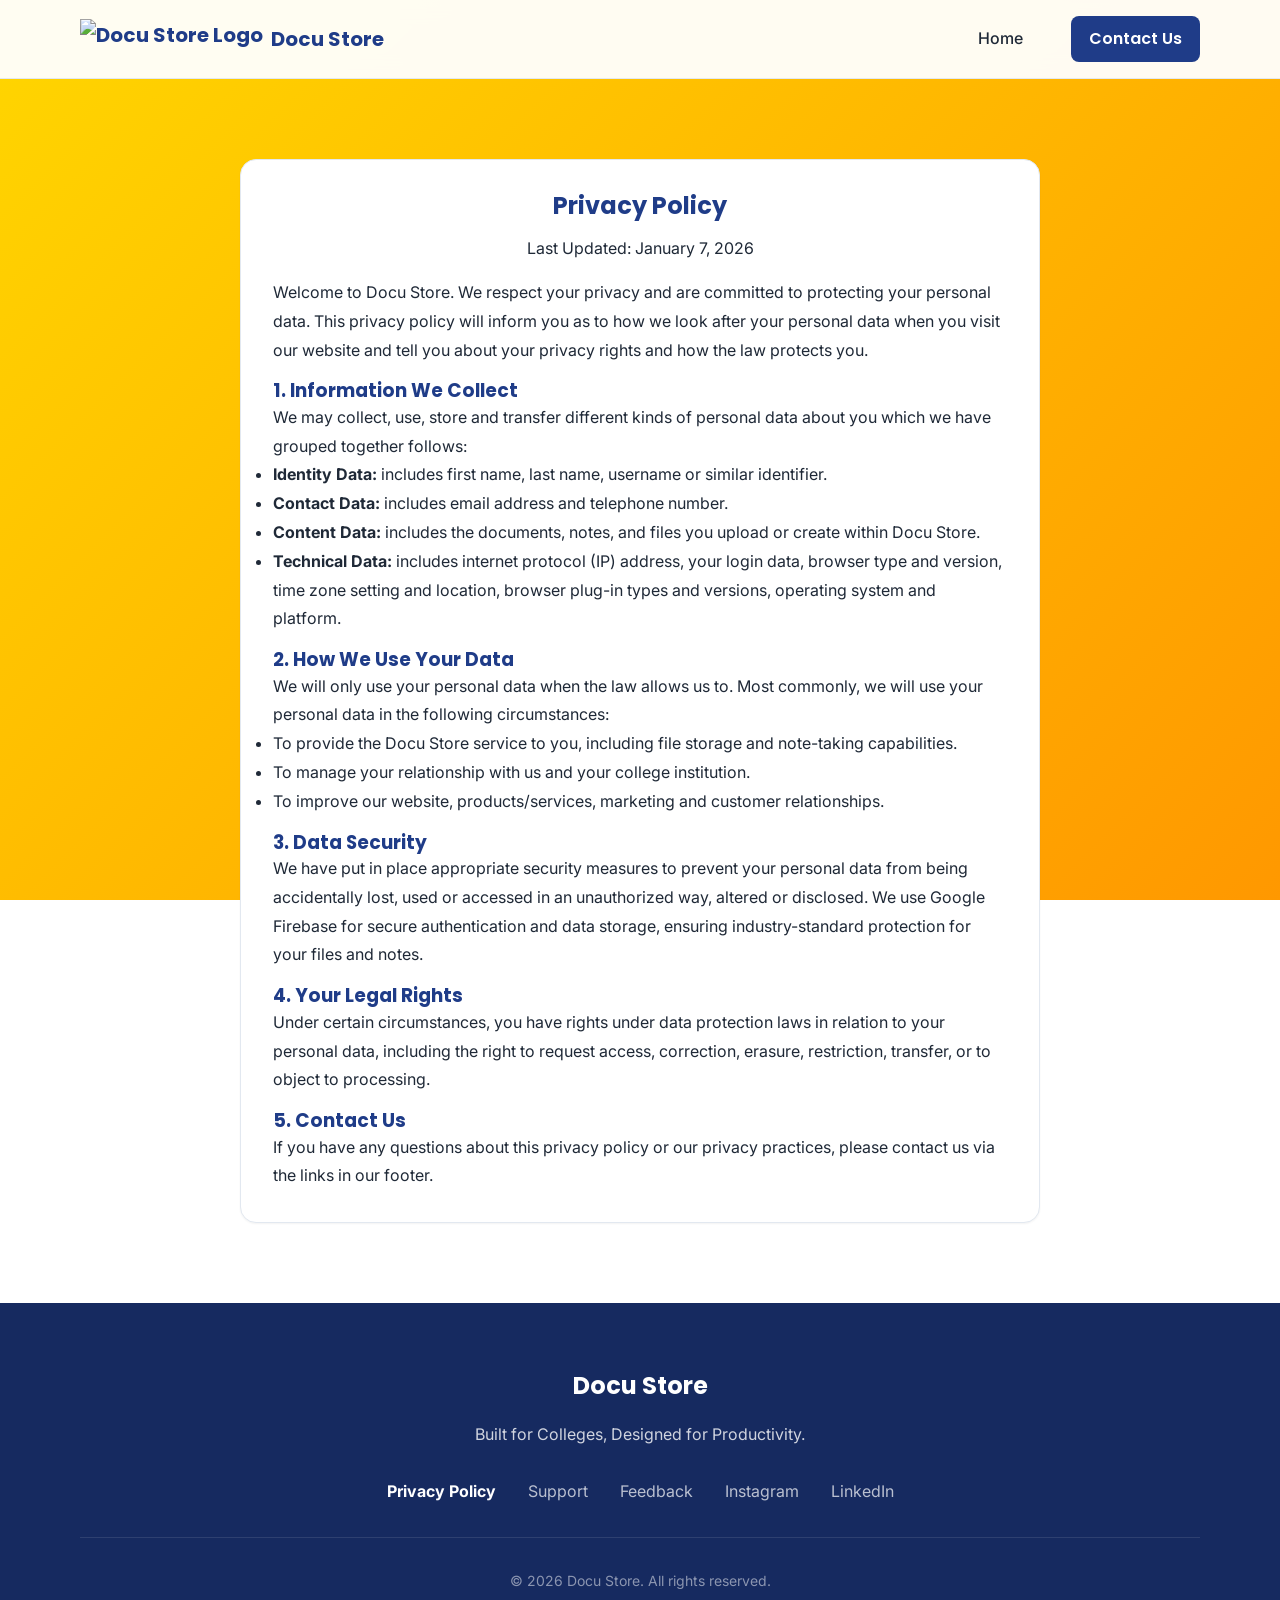
==== privacy.html @ c43f26dd "privacy.html" ====
<!DOCTYPE html>
<html lang="en">

<head>
    <!-- Google tag (gtag.js) -->
    <script async src="https://www.googletagmanager.com/gtag/js?id=G-Z3MWE1KCMF"></script>
    <script>
        window.dataLayer = window.dataLayer || [];
        function gtag() { dataLayer.push(arguments); }
        gtag('js', new Date());

        gtag('config', 'G-Z3MWE1KCMF');
    </script>
    <meta charset="UTF-8">
    <meta name="viewport" content="width=device-width, initial-scale=1.0">
    <title>Privacy Policy - Docu Store</title>
    <link rel="stylesheet" href="index.css">
</head>

<body>

    <!-- Header -->
    <nav class="navbar">
        <div class="container flex justify-between items-center">
            <a href="index.html" class="nav-logo">
                <img src="logo.png" alt="Docu Store Logo">
                <span>Docu Store</span>
            </a>

            <div class="nav-links" id="navLinks">
                <a href="index.html" class="nav-link">Home</a>
                <a href="index.html#contact" class="btn btn-primary"
                    style="padding: 0.5rem 1rem; margin-left: 1rem;">Contact Us</a>
            </div>

            <!-- Mobile Menu Toggle -->
            <button class="menu-toggle" id="menuToggle" aria-label="Toggle Menu">
                <svg viewBox="0 0 24 24" width="24" height="24" fill="none" stroke="currentColor" stroke-width="2"
                    stroke-linecap="round" stroke-linejoin="round">
                    <line x1="3" y1="12" x2="21" y2="12"></line>
                    <line x1="3" y1="6" x2="21" y2="6"></line>
                    <line x1="3" y1="18" x2="21" y2="18"></line>
                </svg>
            </button>
        </div>
    </nav>

    <!-- Content -->
    <section class="container py-20">
        <div class="card" style="max-width: 800px; margin: 0 auto; background: white;">
            <h1 class="text-center mb-4">Privacy Policy</h1>
            <p class="text-center text-muted mb-4">Last Updated: January 7, 2026</p>

            <div style="text-align: left; line-height: 1.8;">
                <p>Welcome to Docu Store. We respect your privacy and are committed to protecting your personal data.
                    This privacy policy will inform you as to how we look after your personal data when you visit our
                    website and tell you about your privacy rights and how the law protects you.</p>

                <h3 class="mt-4">1. Information We Collect</h3>
                <p>We may collect, use, store and transfer different kinds of personal data about you which we have
                    grouped together follows:</p>
                <ul>
                    <li><strong>Identity Data:</strong> includes first name, last name, username or similar identifier.
                    </li>
                    <li><strong>Contact Data:</strong> includes email address and telephone number.</li>
                    <li><strong>Content Data:</strong> includes the documents, notes, and files you upload or create
                        within Docu Store.</li>
                    <li><strong>Technical Data:</strong> includes internet protocol (IP) address, your login data,
                        browser type and version, time zone setting and location, browser plug-in types and versions,
                        operating system and platform.</li>
                </ul>

                <h3 class="mt-4">2. How We Use Your Data</h3>
                <p>We will only use your personal data when the law allows us to. Most commonly, we will use your
                    personal data in the following circumstances:</p>
                <ul>
                    <li>To provide the Docu Store service to you, including file storage and note-taking capabilities.
                    </li>
                    <li>To manage your relationship with us and your college institution.</li>
                    <li>To improve our website, products/services, marketing and customer relationships.</li>
                </ul>

                <h3 class="mt-4">3. Data Security</h3>
                <p>We have put in place appropriate security measures to prevent your personal data from being
                    accidentally lost, used or accessed in an unauthorized way, altered or disclosed. We use Google
                    Firebase for secure authentication and data storage, ensuring industry-standard protection for your
                    files and notes.</p>

                <h3 class="mt-4">4. Your Legal Rights</h3>
                <p>Under certain circumstances, you have rights under data protection laws in relation to your personal
                    data, including the right to request access, correction, erasure, restriction, transfer, or to
                    object to processing.</p>

                <h3 class="mt-4">5. Contact Us</h3>
                <p>If you have any questions about this privacy policy or our privacy practices, please contact us via
                    the links in our footer.</p>
            </div>
        </div>
    </section>

    <!-- Footer -->
    <footer class="footer">
        <div class="container text-center">
            <div class="nav-logo footer-logo">
                Docu Store
            </div>
            <p style="color: rgba(255,255,255,0.8); margin-bottom: 2rem;">Built for Colleges, Designed for Productivity.
            </p>

            <div class="footer-links justify-center">
                <a href="privacy.html" class="footer-link" style="color: white; font-weight: bold;">Privacy Policy</a>
                <a href="#" class="footer-link">Support</a>
                <a href="#" class="footer-link">Feedback</a>
                <a href="https://www.instagram.com/docu__store/?hl=en" target="_blank" rel="noopener noreferrer"
                    class="footer-link">Instagram</a>
                <a href="https://www.linkedin.com/in/docustore-collegeerp-53016b3a3/" target="_blank"
                    rel="noopener noreferrer" class="footer-link">LinkedIn</a>
            </div>

            <div class="copyright">
                &copy; 2026 Docu Store. All rights reserved.
            </div>
        </div>
    </footer>

    <script>
        const menuToggle = document.getElementById('menuToggle');
        const navLinks = document.getElementById('navLinks');

        menuToggle.addEventListener('click', () => {
            navLinks.classList.toggle('active');
        });

        // Close menu when clicking a link
        document.querySelectorAll('.nav-link').forEach(link => {
            link.addEventListener('click', () => {
                navLinks.classList.remove('active');
            });
        });

        // Close menu when clicking outside
        document.addEventListener('click', (e) => {
            if (!navLinks.contains(e.target) && !menuToggle.contains(e.target)) {
                navLinks.classList.remove('active');
            }
        });
    </script>
</body>

</html>
---- index.css ----
@import url('https://fonts.googleapis.com/css2?family=Inter:wght@400;500;600&family=Poppins:wght@600;700&display=swap');

:root {
    /* Brand Colors */
    --primary: #1f3c88;
    --primary-dark: #162a60;
    --secondary: #2ecc71;
    --secondary-dark: #27ae60;

    /* Neutral Colors */
    --text-main: #1f2937;
    --text-muted: #6b7280;
    --bg-body: #ffffff;
    --bg-surface: rgba(255, 255, 255, 0.9);
    /* Glassy surface */
    --bg-card: #ffffff;
    --border-light: #e2e8f0;

    /* Shadows */
    --shadow-sm: 0 1px 2px 0 rgb(0 0 0 / 0.05);
    --shadow-md: 0 4px 6px -1px rgb(0 0 0 / 0.1), 0 2px 4px -2px rgb(0 0 0 / 0.1);
    --shadow-lg: 0 10px 15px -3px rgb(0 0 0 / 0.1), 0 4px 6px -4px rgb(0 0 0 / 0.1);
    --shadow-xl: 0 20px 25px -5px rgb(0 0 0 / 0.1), 0 8px 10px -6px rgb(0 0 0 / 0.1);

    /* Spacing & Layout */
    --container-max: 1280px;
    --radius-sm: 0.375rem;
    --radius-md: 0.5rem;
    --radius-lg: 1rem;
    --radius-xl: 1.5rem;
}

/* Dark Mode Override (Class based) */
.dark {
    --text-main: #f9fafb;
    --text-muted: #9ca3af;
    --bg-body: #111827;
    --bg-surface: #1f2937;
    --bg-card: #2d3748;
    --border-light: #374151;
}

/* Reset & Base */
*,
*::before,
*::after {
    box-sizing: border-box;
    margin: 0;
    padding: 0;
}

html {
    scroll-behavior: smooth;
}

body {
    font-family: 'Inter', sans-serif;
    color: var(--text-main);
    /* Global Vibrant Background */
    background: linear-gradient(135deg, #FFD600 0%, #FF9800 100%);
    background-attachment: fixed;
    min-height: 100vh;
    line-height: 1.6;
    -webkit-font-smoothing: antialiased;
}

h1,
h2,
h3,
h4,
h5,
h6 {
    font-family: 'Poppins', sans-serif;
    color: var(--primary);
    line-height: 1.2;
}

a {
    text-decoration: none;
    color: inherit;
    transition: color 0.2s ease;
}

img {
    max-width: 100%;
    display: block;
}

/* Utilities */
.container {
    width: 90%;
    max-width: var(--container-max);
    margin: 0 auto;
    padding: 0 1rem;
}

.flex {
    display: flex;
}

.flex-col {
    flex-direction: column;
}

.items-center {
    align-items: center;
}

.justify-between {
    justify-content: space-between;
}

.justify-center {
    justify-content: center;
}

.gap-4 {
    gap: 1rem;
}

.gap-8 {
    gap: 2rem;
}

.text-center {
    text-align: center;
}

.text-primary {
    color: var(--primary);
}

.text-secondary {
    color: var(--secondary);
}

.mt-2 {
    margin-top: 0.5rem;
}

.mt-4 {
    margin-top: 1rem;
}

.mt-8 {
    margin-top: 2rem;
}

.mb-4 {
    margin-bottom: 1rem;
}

.my-16 {
    margin: 4rem 0;
}

.py-20 {
    padding: 5rem 0;
}

/* Components */
.btn {
    display: inline-flex;
    align-items: center;
    justify-content: center;
    padding: 0.75rem 1.5rem;
    font-family: 'Poppins', sans-serif;
    font-weight: 600;
    border-radius: var(--radius-md);
    transition: all 0.2s ease;
    cursor: pointer;
    border: 2px solid transparent;
}

.btn-primary {
    background-color: var(--primary);
    color: white;
}

.btn-primary:hover {
    background-color: var(--primary-dark);
    transform: translateY(-2px);
    box-shadow: var(--shadow-md);
}

.btn-secondary {
    background-color: transparent;
    border-color: var(--primary);
    color: var(--primary);
}

.btn-secondary:hover {
    background-color: rgba(31, 60, 136, 0.05);
}

.card {
    background: var(--bg-card);
    border-radius: var(--radius-lg);
    padding: 2rem;
    box-shadow: var(--shadow-sm);
    transition: transform 0.2s ease, box-shadow 0.2s ease;
    border: 1px solid var(--border-light);
}

.card:hover {
    transform: translateY(-4px);
    box-shadow: var(--shadow-lg);
}

/* Navbar */
.navbar {
    background: rgba(255, 255, 255, 0.95);
    backdrop-filter: blur(10px);
    position: sticky;
    top: 0;
    z-index: 1000;
    border-bottom: 1px solid var(--border-light);
    padding: 1rem 0;
}

.nav-logo {
    display: flex;
    align-items: center;
    gap: 0.5rem;
    font-weight: 700;
    font-size: 1.25rem;
    color: var(--primary);
    font-family: 'Poppins', sans-serif;
}

.nav-logo img {
    height: 40px;
    width: auto;
}

.nav-links {
    display: none;
}

.nav-links.active {
    display: flex;
    flex-direction: column;
    position: absolute;
    top: 100%;
    left: 0;
    right: 0;
    background: white;
    padding: 1rem;
    box-shadow: var(--shadow-md);
    gap: 1rem;
}

@media (min-width: 768px) {
    .nav-links {
        display: flex;
        flex-direction: row;
        position: static;
        padding: 0;
        box-shadow: none;
        background: transparent;
        align-items: center;
        gap: 2rem;
    }
}

.nav-link {
    font-weight: 500;
    color: var(--text-main);
}

.nav-link:hover {
    color: var(--primary);
}

/* Hero Section */
.hero {
    padding: 4rem 0 6rem;
    background: transparent;
    overflow: hidden;
}

.hero-content h1 {
    font-size: 2.5rem;
    margin-bottom: 1rem;
    color: var(--primary);
}

.hero-content p {
    font-size: 1.125rem;
    color: var(--text-muted);
    margin-bottom: 2rem;
    max-width: 600px;
}

.hero-image {
    margin-top: 3rem;
    border-radius: var(--radius-lg);
    box-shadow: var(--shadow-xl);
    background: white;
    padding: 1rem;
    border: 1px solid var(--border-light);
    transform: perspective(1000px) rotateY(-5deg) rotateX(2deg);
    transition: transform 0.5s ease;
}

.hero-image:hover {
    transform: perspective(1000px) rotateY(0) rotateX(0);
}

@media (min-width: 768px) {
    .hero-inner {
        display: grid;
        grid-template-columns: 1fr 1fr;
        gap: 4rem;
        align-items: center;
    }

    .hero-content h1 {
        font-size: 3.5rem;
    }

    .hero-image {
        margin-top: 0;
    }
}

/* Features Grid */
.feature-grid {
    display: grid;
    grid-template-columns: 1fr;
    gap: 2rem;
}

@media (min-width: 768px) {
    .feature-grid {
        grid-template-columns: repeat(2, 1fr);
    }
}

@media (min-width: 1024px) {
    .feature-grid {
        grid-template-columns: repeat(3, 1fr);
    }
}

.feature-icon {
    width: 3rem;
    height: 3rem;
    background: linear-gradient(135deg, var(--primary) 0%, #2980b9 100%);
    color: white;
    border-radius: var(--radius-md);
    display: flex;
    align-items: center;
    justify-content: center;
    margin-bottom: 1rem;
    font-size: 1.5rem;
}

/* How It Works */
.steps-container {
    display: grid;
    gap: 2rem;
}

.step-card {
    display: flex;
    align-items: flex-start;
    gap: 1.5rem;
}

.step-number {
    flex-shrink: 0;
    width: 2.5rem;
    height: 2.5rem;
    background: var(--secondary);
    color: white;
    border-radius: 50%;
    display: flex;
    align-items: center;
    justify-content: center;
    font-weight: 700;
    font-family: 'Poppins', sans-serif;
}

/* Product Preview */
.preview-dash {
    background: white;
    border-radius: var(--radius-xl);
    box-shadow: var(--shadow-xl);
    border: 1px solid var(--border-light);
    overflow: hidden;
    position: relative;
}

.preview-header {
    height: 60px;
    background: white;
    border-bottom: 1px solid var(--border-light);
    display: flex;
    align-items: center;
    padding: 0 1.5rem;
    gap: 1rem;
}

.preview-body {
    height: 400px;
    background: var(--bg-surface);
    display: flex;
}

.preview-sidebar {
    width: 200px;
    background: white;
    border-right: 1px solid var(--border-light);
    padding: 1.5rem;
    display: none;
}

@media (min-width: 640px) {
    .preview-sidebar {
        display: block;
    }
}

.preview-content {
    flex: 1;
    padding: 2rem;
}

.fake-lines {
    height: 12px;
    background: #e2e8f0;
    border-radius: 4px;
    margin-bottom: 1rem;
    width: 100%;
}

.fake-lines.short {
    width: 60%;
}

/* Specific Preview Dashboard Styles */
.preview-nav {
    display: flex;
    border-bottom: 1px solid var(--border-light);
    background: white;
}

.preview-tab {
    padding: 1rem 2rem;
    font-weight: 600;
    color: var(--text-muted);
    font-size: 0.875rem;
    border-bottom: 2px solid transparent;
}

.preview-tab.active {
    color: #f59e0b;
    /* Orange-ish color from screenshot */
    border-bottom-color: #f59e0b;
}

.preview-dropzone {
    border: 2px dashed #f59e0b;
    border-radius: var(--radius-md);
    padding: 2rem;
    text-align: center;
    color: var(--text-muted);
    font-size: 0.875rem;
    margin-bottom: 2rem;
    background: #fffbeb;
}

.preview-grid-cards {
    display: flex;
    gap: 1rem;
}

.preview-file-card {
    width: 80px;
    height: 90px;
    background: white;
    border: 1px solid var(--border-light);
    border-radius: var(--radius-sm);
    display: flex;
    flex-direction: column;
    align-items: center;
    justify-content: center;
    padding: 0.5rem;
    gap: 0.5rem;
}

.preview-folder-icon {
    width: 30px;
    height: 24px;
    background: #fcd34d;
    /* Yellow folder */
    border-radius: 4px;
}

.preview-file-lines {
    width: 100%;
    height: 4px;
    background: #e2e8f0;
    border-radius: 2px;
}

/* Audience */
.audience-card {
    text-align: center;
    padding: 2rem;
    background: var(--bg-surface);
    border-radius: var(--radius-lg);
}

/* Footer */
.footer {
    background: var(--primary-dark);
    color: white;
    padding: 4rem 0 2rem;
}

.footer-logo {
    font-size: 1.5rem;
    font-weight: 700;
    font-family: 'Poppins', sans-serif;
    margin-bottom: 1rem;
    display: inline-block;
    color: white;
}

.footer-links {
    display: flex;
    gap: 2rem;
    margin-bottom: 2rem;
    flex-wrap: wrap;
}

.footer-link {
    color: rgba(255, 255, 255, 0.7);
}

.footer-link:hover {
    color: white;
}

.copyright {
    border-top: 1px solid rgba(255, 255, 255, 0.1);
    padding-top: 2rem;

    color: rgba(255, 255, 255, 0.5);
    font-size: 0.875rem;
}

/* Pricing Section Styles */
.pricing-card {
    position: relative;
    padding: 2.5rem 2rem;
    display: flex;
    flex-direction: column;
}

.pricing-card.popular {
    border: 2px solid var(--primary);
    transform: scale(1.05);
    box-shadow: var(--shadow-xl);
    z-index: 10;
}

.popular-tag {
    position: absolute;
    top: 0;
    right: 0;
    background: var(--primary);
    color: white;
    padding: 0.25rem 1rem;
    font-size: 0.875rem;
    font-weight: 600;
    border-bottom-left-radius: var(--radius-md);
    border-top-right-radius: var(--radius-lg);
    /* Matches card radius */
}

.price-tag {
    font-size: 2.5rem;
    font-weight: 700;
    color: var(--text-main);
    margin: 1rem 0 0.5rem;
    font-family: 'Poppins', sans-serif;
}

.price-period {
    font-size: 1rem;
    color: var(--text-muted);
    font-weight: 400;
}

.savings-badge {
    background: #def7ec;
    color: #03543f;
    padding: 0.25rem 0.75rem;
    border-radius: 9999px;
    font-size: 0.75rem;
    font-weight: 600;
    display: inline-block;
    align-self: flex-start;
    margin-top: 0.5rem;
}

.pricing-features {
    list-style: none;
    margin-top: 1.5rem;
    text-align: left;
}

.pricing-features li {
    margin-bottom: 0.75rem;
    display: flex;
    align-items: center;
    gap: 0.75rem;
    color: var(--text-muted);
}

.check {
    color: var(--secondary);
    font-weight: bold;
}

/* Mobile Toggle Button */
.menu-toggle {
    display: flex;
    align-items: center;
    justify-content: center;
    background: transparent;
    border: 1px solid var(--border-light);
    border-radius: var(--radius-sm);
    padding: 0.5rem;
    cursor: pointer;
    color: var(--primary);
    transition: all 0.2s ease;
}

.menu-toggle:hover {
    background: rgba(31, 60, 136, 0.05);
}

@media (min-width: 768px) {
    .menu-toggle {
        display: none;
    }
}

/* Responsive Adjustments */
@media (max-width: 767px) {
    .container {
        padding: 0 1.5rem;
    }

    .hero-inner {
        display: flex;
        flex-direction: column;
        text-align: center;
        gap: 3rem;
    }

    .hero-content h1 {
        font-size: 2.25rem;
    }

    .hero-content p {
        margin-left: auto;
        margin-right: auto;
    }

    .hero-image {
        transform: none !important;
    }

    .feature-grid {
        grid-template-columns: 1fr;
    }

    .pricing-card.popular {
        transform: scale(1);
        margin: 1rem 0;
    }

    .steps-container {
        padding: 0 1rem;
    }

    .footer-links {
        flex-direction: column;
        gap: 1rem;
        align-items: center;
    }

    .nav-links.active {
        display: flex !important;
        flex-direction: column;
        position: absolute;
        top: 100%;
        left: 0;
        right: 0;
        background: white;
        padding: 1.5rem;
        box-shadow: var(--shadow-lg);
        border-bottom: 1px solid var(--border-light);
        gap: 1rem;
        z-index: 999;
    }

    .nav-links.active .btn {
        margin-left: 0 !important;
        width: 100%;
    }

    .preview-grid-cards {
        flex-wrap: wrap;
        justify-content: center;
    }
}

@media (max-width: 480px) {
    .hero-content h1 {
        font-size: 1.875rem;
    }

    .flex.gap-4 {
        flex-direction: column;
        width: 100%;
        gap: 1rem;
    }

    .flex.gap-4 .btn {
        width: 100%;
    }
}
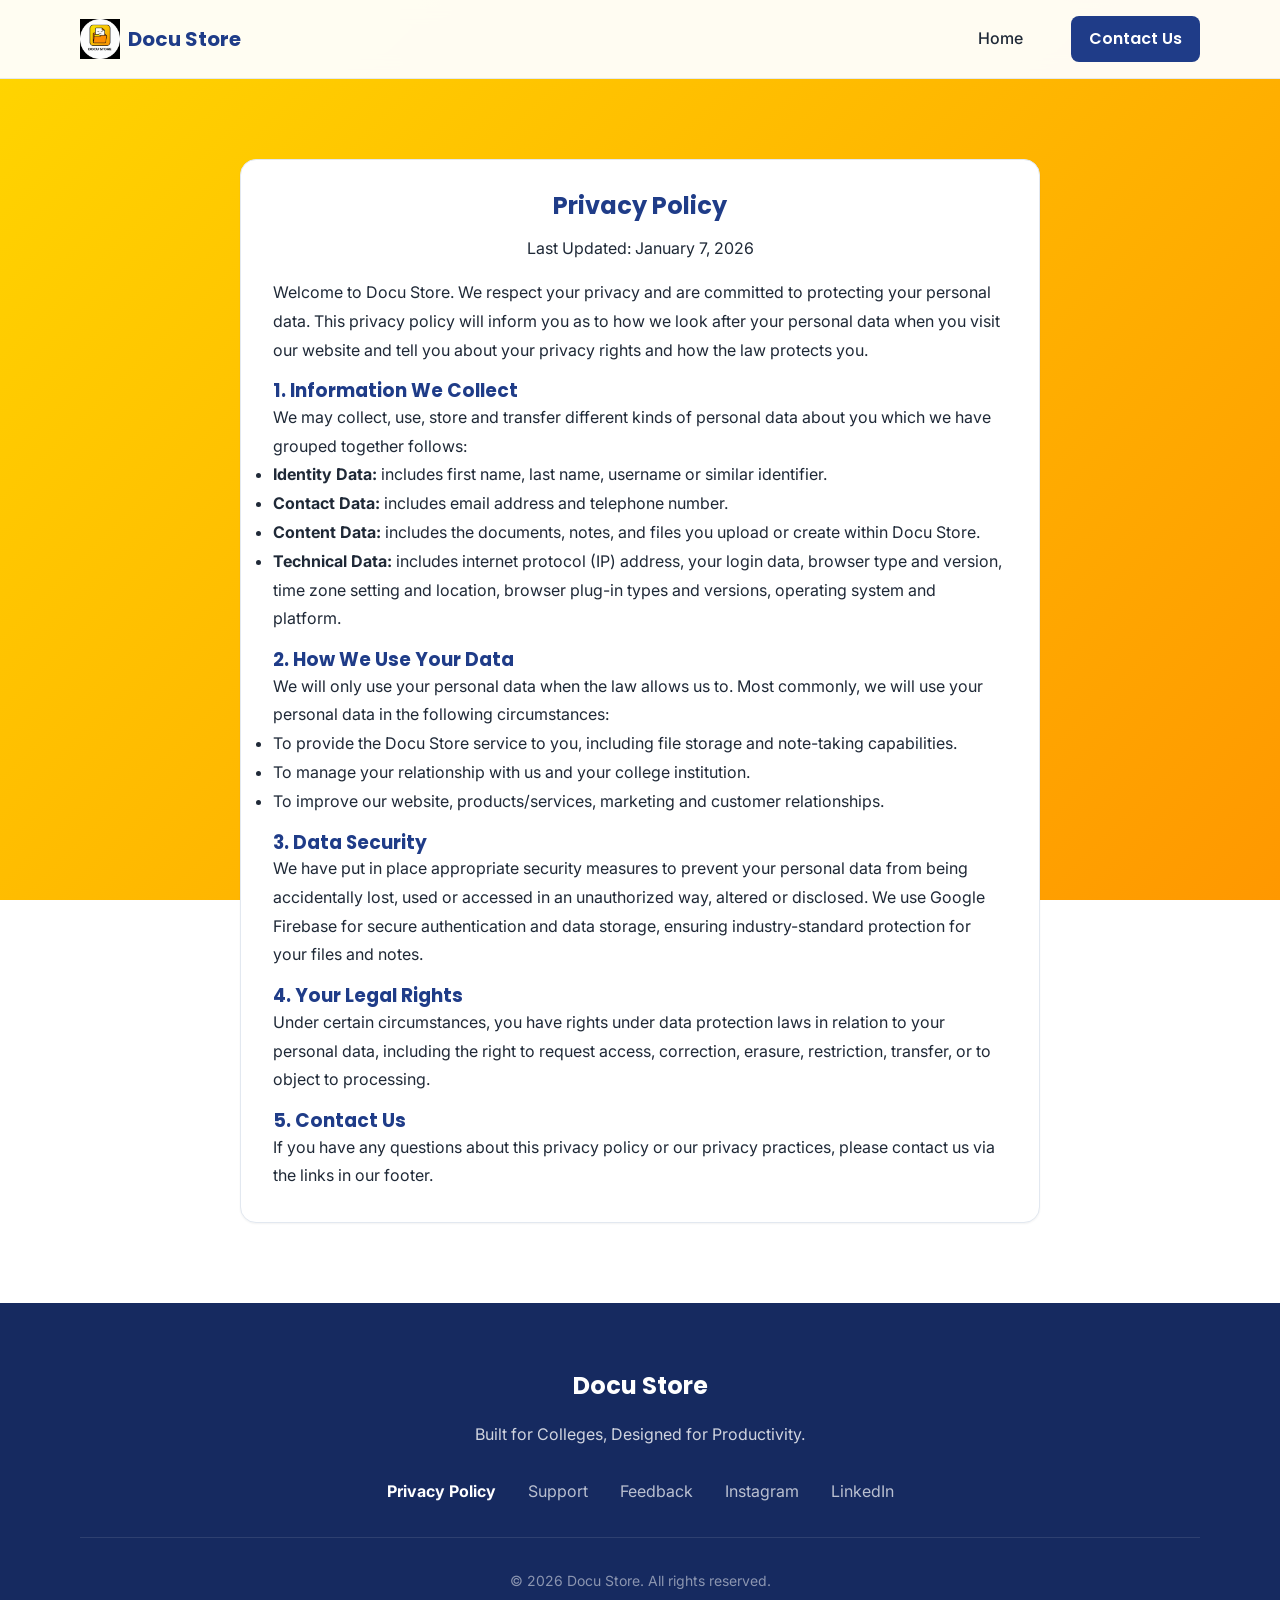
==== commit 57a50879: "Update pricing: Add affordable 10/month plan and reduce all prices, link all CTAs to live app" ====
--- a/privacy.html
+++ b/privacy.html
@@ -1,150 +1,150 @@
-<!DOCTYPE html>
-<html lang="en">
-
-<head>
-    <!-- Google tag (gtag.js) -->
-    <script async src="https://www.googletagmanager.com/gtag/js?id=G-Z3MWE1KCMF"></script>
-    <script>
-        window.dataLayer = window.dataLayer || [];
-        function gtag() { dataLayer.push(arguments); }
-        gtag('js', new Date());
-
-        gtag('config', 'G-Z3MWE1KCMF');
-    </script>
-    <meta charset="UTF-8">
-    <meta name="viewport" content="width=device-width, initial-scale=1.0">
-    <title>Privacy Policy - Docu Store</title>
-    <link rel="stylesheet" href="index.css">
-</head>
-
-<body>
-
-    <!-- Header -->
-    <nav class="navbar">
-        <div class="container flex justify-between items-center">
-            <a href="index.html" class="nav-logo">
-                <img src="logo.png" alt="Docu Store Logo">
-                <span>Docu Store</span>
-            </a>
-
-            <div class="nav-links" id="navLinks">
-                <a href="index.html" class="nav-link">Home</a>
-                <a href="index.html#contact" class="btn btn-primary"
-                    style="padding: 0.5rem 1rem; margin-left: 1rem;">Contact Us</a>
-            </div>
-
-            <!-- Mobile Menu Toggle -->
-            <button class="menu-toggle" id="menuToggle" aria-label="Toggle Menu">
-                <svg viewBox="0 0 24 24" width="24" height="24" fill="none" stroke="currentColor" stroke-width="2"
-                    stroke-linecap="round" stroke-linejoin="round">
-                    <line x1="3" y1="12" x2="21" y2="12"></line>
-                    <line x1="3" y1="6" x2="21" y2="6"></line>
-                    <line x1="3" y1="18" x2="21" y2="18"></line>
-                </svg>
-            </button>
-        </div>
-    </nav>
-
-    <!-- Content -->
-    <section class="container py-20">
-        <div class="card" style="max-width: 800px; margin: 0 auto; background: white;">
-            <h1 class="text-center mb-4">Privacy Policy</h1>
-            <p class="text-center text-muted mb-4">Last Updated: January 7, 2026</p>
-
-            <div style="text-align: left; line-height: 1.8;">
-                <p>Welcome to Docu Store. We respect your privacy and are committed to protecting your personal data.
-                    This privacy policy will inform you as to how we look after your personal data when you visit our
-                    website and tell you about your privacy rights and how the law protects you.</p>
-
-                <h3 class="mt-4">1. Information We Collect</h3>
-                <p>We may collect, use, store and transfer different kinds of personal data about you which we have
-                    grouped together follows:</p>
-                <ul>
-                    <li><strong>Identity Data:</strong> includes first name, last name, username or similar identifier.
-                    </li>
-                    <li><strong>Contact Data:</strong> includes email address and telephone number.</li>
-                    <li><strong>Content Data:</strong> includes the documents, notes, and files you upload or create
-                        within Docu Store.</li>
-                    <li><strong>Technical Data:</strong> includes internet protocol (IP) address, your login data,
-                        browser type and version, time zone setting and location, browser plug-in types and versions,
-                        operating system and platform.</li>
-                </ul>
-
-                <h3 class="mt-4">2. How We Use Your Data</h3>
-                <p>We will only use your personal data when the law allows us to. Most commonly, we will use your
-                    personal data in the following circumstances:</p>
-                <ul>
-                    <li>To provide the Docu Store service to you, including file storage and note-taking capabilities.
-                    </li>
-                    <li>To manage your relationship with us and your college institution.</li>
-                    <li>To improve our website, products/services, marketing and customer relationships.</li>
-                </ul>
-
-                <h3 class="mt-4">3. Data Security</h3>
-                <p>We have put in place appropriate security measures to prevent your personal data from being
-                    accidentally lost, used or accessed in an unauthorized way, altered or disclosed. We use Google
-                    Firebase for secure authentication and data storage, ensuring industry-standard protection for your
-                    files and notes.</p>
-
-                <h3 class="mt-4">4. Your Legal Rights</h3>
-                <p>Under certain circumstances, you have rights under data protection laws in relation to your personal
-                    data, including the right to request access, correction, erasure, restriction, transfer, or to
-                    object to processing.</p>
-
-                <h3 class="mt-4">5. Contact Us</h3>
-                <p>If you have any questions about this privacy policy or our privacy practices, please contact us via
-                    the links in our footer.</p>
-            </div>
-        </div>
-    </section>
-
-    <!-- Footer -->
-    <footer class="footer">
-        <div class="container text-center">
-            <div class="nav-logo footer-logo">
-                Docu Store
-            </div>
-            <p style="color: rgba(255,255,255,0.8); margin-bottom: 2rem;">Built for Colleges, Designed for Productivity.
-            </p>
-
-            <div class="footer-links justify-center">
-                <a href="privacy.html" class="footer-link" style="color: white; font-weight: bold;">Privacy Policy</a>
-                <a href="#" class="footer-link">Support</a>
-                <a href="#" class="footer-link">Feedback</a>
-                <a href="https://www.instagram.com/docu__store/?hl=en" target="_blank" rel="noopener noreferrer"
-                    class="footer-link">Instagram</a>
-                <a href="https://www.linkedin.com/in/docustore-collegeerp-53016b3a3/" target="_blank"
-                    rel="noopener noreferrer" class="footer-link">LinkedIn</a>
-            </div>
-
-            <div class="copyright">
-                &copy; 2026 Docu Store. All rights reserved.
-            </div>
-        </div>
-    </footer>
-
-    <script>
-        const menuToggle = document.getElementById('menuToggle');
-        const navLinks = document.getElementById('navLinks');
-
-        menuToggle.addEventListener('click', () => {
-            navLinks.classList.toggle('active');
-        });
-
-        // Close menu when clicking a link
-        document.querySelectorAll('.nav-link').forEach(link => {
-            link.addEventListener('click', () => {
-                navLinks.classList.remove('active');
-            });
-        });
-
-        // Close menu when clicking outside
-        document.addEventListener('click', (e) => {
-            if (!navLinks.contains(e.target) && !menuToggle.contains(e.target)) {
-                navLinks.classList.remove('active');
-            }
-        });
-    </script>
-</body>
-
-</html>
+<!DOCTYPE html>
+<html lang="en">
+
+<head>
+    <!-- Google tag (gtag.js) -->
+    <script async src="https://www.googletagmanager.com/gtag/js?id=G-Z3MWE1KCMF"></script>
+    <script>
+        window.dataLayer = window.dataLayer || [];
+        function gtag() { dataLayer.push(arguments); }
+        gtag('js', new Date());
+
+        gtag('config', 'G-Z3MWE1KCMF');
+    </script>
+    <meta charset="UTF-8">
+    <meta name="viewport" content="width=device-width, initial-scale=1.0">
+    <title>Privacy Policy - Docu Store</title>
+    <link rel="stylesheet" href="index.css">
+</head>
+
+<body>
+
+    <!-- Header -->
+    <nav class="navbar">
+        <div class="container flex justify-between items-center">
+            <a href="index.html" class="nav-logo">
+                <img src="logo.png" alt="Docu Store Logo">
+                <span>Docu Store</span>
+            </a>
+
+            <div class="nav-links" id="navLinks">
+                <a href="index.html" class="nav-link">Home</a>
+                <a href="index.html#contact" class="btn btn-primary"
+                    style="padding: 0.5rem 1rem; margin-left: 1rem;">Contact Us</a>
+            </div>
+
+            <!-- Mobile Menu Toggle -->
+            <button class="menu-toggle" id="menuToggle" aria-label="Toggle Menu">
+                <svg viewBox="0 0 24 24" width="24" height="24" fill="none" stroke="currentColor" stroke-width="2"
+                    stroke-linecap="round" stroke-linejoin="round">
+                    <line x1="3" y1="12" x2="21" y2="12"></line>
+                    <line x1="3" y1="6" x2="21" y2="6"></line>
+                    <line x1="3" y1="18" x2="21" y2="18"></line>
+                </svg>
+            </button>
+        </div>
+    </nav>
+
+    <!-- Content -->
+    <section class="container py-20">
+        <div class="card" style="max-width: 800px; margin: 0 auto; background: white;">
+            <h1 class="text-center mb-4">Privacy Policy</h1>
+            <p class="text-center text-muted mb-4">Last Updated: January 7, 2026</p>
+
+            <div style="text-align: left; line-height: 1.8;">
+                <p>Welcome to Docu Store. We respect your privacy and are committed to protecting your personal data.
+                    This privacy policy will inform you as to how we look after your personal data when you visit our
+                    website and tell you about your privacy rights and how the law protects you.</p>
+
+                <h3 class="mt-4">1. Information We Collect</h3>
+                <p>We may collect, use, store and transfer different kinds of personal data about you which we have
+                    grouped together follows:</p>
+                <ul>
+                    <li><strong>Identity Data:</strong> includes first name, last name, username or similar identifier.
+                    </li>
+                    <li><strong>Contact Data:</strong> includes email address and telephone number.</li>
+                    <li><strong>Content Data:</strong> includes the documents, notes, and files you upload or create
+                        within Docu Store.</li>
+                    <li><strong>Technical Data:</strong> includes internet protocol (IP) address, your login data,
+                        browser type and version, time zone setting and location, browser plug-in types and versions,
+                        operating system and platform.</li>
+                </ul>
+
+                <h3 class="mt-4">2. How We Use Your Data</h3>
+                <p>We will only use your personal data when the law allows us to. Most commonly, we will use your
+                    personal data in the following circumstances:</p>
+                <ul>
+                    <li>To provide the Docu Store service to you, including file storage and note-taking capabilities.
+                    </li>
+                    <li>To manage your relationship with us and your college institution.</li>
+                    <li>To improve our website, products/services, marketing and customer relationships.</li>
+                </ul>
+
+                <h3 class="mt-4">3. Data Security</h3>
+                <p>We have put in place appropriate security measures to prevent your personal data from being
+                    accidentally lost, used or accessed in an unauthorized way, altered or disclosed. We use Google
+                    Firebase for secure authentication and data storage, ensuring industry-standard protection for your
+                    files and notes.</p>
+
+                <h3 class="mt-4">4. Your Legal Rights</h3>
+                <p>Under certain circumstances, you have rights under data protection laws in relation to your personal
+                    data, including the right to request access, correction, erasure, restriction, transfer, or to
+                    object to processing.</p>
+
+                <h3 class="mt-4">5. Contact Us</h3>
+                <p>If you have any questions about this privacy policy or our privacy practices, please contact us via
+                    the links in our footer.</p>
+            </div>
+        </div>
+    </section>
+
+    <!-- Footer -->
+    <footer class="footer">
+        <div class="container text-center">
+            <div class="nav-logo footer-logo">
+                Docu Store
+            </div>
+            <p style="color: rgba(255,255,255,0.8); margin-bottom: 2rem;">Built for Colleges, Designed for Productivity.
+            </p>
+
+            <div class="footer-links justify-center">
+                <a href="privacy.html" class="footer-link" style="color: white; font-weight: bold;">Privacy Policy</a>
+                <a href="#" class="footer-link">Support</a>
+                <a href="#" class="footer-link">Feedback</a>
+                <a href="https://www.instagram.com/docu__store/?hl=en" target="_blank" rel="noopener noreferrer"
+                    class="footer-link">Instagram</a>
+                <a href="https://www.linkedin.com/in/docustore-collegeerp-53016b3a3/" target="_blank"
+                    rel="noopener noreferrer" class="footer-link">LinkedIn</a>
+            </div>
+
+            <div class="copyright">
+                &copy; 2026 Docu Store. All rights reserved.
+            </div>
+        </div>
+    </footer>
+
+    <script>
+        const menuToggle = document.getElementById('menuToggle');
+        const navLinks = document.getElementById('navLinks');
+
+        menuToggle.addEventListener('click', () => {
+            navLinks.classList.toggle('active');
+        });
+
+        // Close menu when clicking a link
+        document.querySelectorAll('.nav-link').forEach(link => {
+            link.addEventListener('click', () => {
+                navLinks.classList.remove('active');
+            });
+        });
+
+        // Close menu when clicking outside
+        document.addEventListener('click', (e) => {
+            if (!navLinks.contains(e.target) && !menuToggle.contains(e.target)) {
+                navLinks.classList.remove('active');
+            }
+        });
+    </script>
+</body>
+
+</html>
--- a/index.css
+++ b/index.css
@@ -1,738 +1,738 @@
-@import url('https://fonts.googleapis.com/css2?family=Inter:wght@400;500;600&family=Poppins:wght@600;700&display=swap');
-
-:root {
-    /* Brand Colors */
-    --primary: #1f3c88;
-    --primary-dark: #162a60;
-    --secondary: #2ecc71;
-    --secondary-dark: #27ae60;
-
-    /* Neutral Colors */
-    --text-main: #1f2937;
-    --text-muted: #6b7280;
-    --bg-body: #ffffff;
-    --bg-surface: rgba(255, 255, 255, 0.9);
-    /* Glassy surface */
-    --bg-card: #ffffff;
-    --border-light: #e2e8f0;
-
-    /* Shadows */
-    --shadow-sm: 0 1px 2px 0 rgb(0 0 0 / 0.05);
-    --shadow-md: 0 4px 6px -1px rgb(0 0 0 / 0.1), 0 2px 4px -2px rgb(0 0 0 / 0.1);
-    --shadow-lg: 0 10px 15px -3px rgb(0 0 0 / 0.1), 0 4px 6px -4px rgb(0 0 0 / 0.1);
-    --shadow-xl: 0 20px 25px -5px rgb(0 0 0 / 0.1), 0 8px 10px -6px rgb(0 0 0 / 0.1);
-
-    /* Spacing & Layout */
-    --container-max: 1280px;
-    --radius-sm: 0.375rem;
-    --radius-md: 0.5rem;
-    --radius-lg: 1rem;
-    --radius-xl: 1.5rem;
-}
-
-/* Dark Mode Override (Class based) */
-.dark {
-    --text-main: #f9fafb;
-    --text-muted: #9ca3af;
-    --bg-body: #111827;
-    --bg-surface: #1f2937;
-    --bg-card: #2d3748;
-    --border-light: #374151;
-}
-
-/* Reset & Base */
-*,
-*::before,
-*::after {
-    box-sizing: border-box;
-    margin: 0;
-    padding: 0;
-}
-
-html {
-    scroll-behavior: smooth;
-}
-
-body {
-    font-family: 'Inter', sans-serif;
-    color: var(--text-main);
-    /* Global Vibrant Background */
-    background: linear-gradient(135deg, #FFD600 0%, #FF9800 100%);
-    background-attachment: fixed;
-    min-height: 100vh;
-    line-height: 1.6;
-    -webkit-font-smoothing: antialiased;
-}
-
-h1,
-h2,
-h3,
-h4,
-h5,
-h6 {
-    font-family: 'Poppins', sans-serif;
-    color: var(--primary);
-    line-height: 1.2;
-}
-
-a {
-    text-decoration: none;
-    color: inherit;
-    transition: color 0.2s ease;
-}
-
-img {
-    max-width: 100%;
-    display: block;
-}
-
-/* Utilities */
-.container {
-    width: 90%;
-    max-width: var(--container-max);
-    margin: 0 auto;
-    padding: 0 1rem;
-}
-
-.flex {
-    display: flex;
-}
-
-.flex-col {
-    flex-direction: column;
-}
-
-.items-center {
-    align-items: center;
-}
-
-.justify-between {
-    justify-content: space-between;
-}
-
-.justify-center {
-    justify-content: center;
-}
-
-.gap-4 {
-    gap: 1rem;
-}
-
-.gap-8 {
-    gap: 2rem;
-}
-
-.text-center {
-    text-align: center;
-}
-
-.text-primary {
-    color: var(--primary);
-}
-
-.text-secondary {
-    color: var(--secondary);
-}
-
-.mt-2 {
-    margin-top: 0.5rem;
-}
-
-.mt-4 {
-    margin-top: 1rem;
-}
-
-.mt-8 {
-    margin-top: 2rem;
-}
-
-.mb-4 {
-    margin-bottom: 1rem;
-}
-
-.my-16 {
-    margin: 4rem 0;
-}
-
-.py-20 {
-    padding: 5rem 0;
-}
-
-/* Components */
-.btn {
-    display: inline-flex;
-    align-items: center;
-    justify-content: center;
-    padding: 0.75rem 1.5rem;
-    font-family: 'Poppins', sans-serif;
-    font-weight: 600;
-    border-radius: var(--radius-md);
-    transition: all 0.2s ease;
-    cursor: pointer;
-    border: 2px solid transparent;
-}
-
-.btn-primary {
-    background-color: var(--primary);
-    color: white;
-}
-
-.btn-primary:hover {
-    background-color: var(--primary-dark);
-    transform: translateY(-2px);
-    box-shadow: var(--shadow-md);
-}
-
-.btn-secondary {
-    background-color: transparent;
-    border-color: var(--primary);
-    color: var(--primary);
-}
-
-.btn-secondary:hover {
-    background-color: rgba(31, 60, 136, 0.05);
-}
-
-.card {
-    background: var(--bg-card);
-    border-radius: var(--radius-lg);
-    padding: 2rem;
-    box-shadow: var(--shadow-sm);
-    transition: transform 0.2s ease, box-shadow 0.2s ease;
-    border: 1px solid var(--border-light);
-}
-
-.card:hover {
-    transform: translateY(-4px);
-    box-shadow: var(--shadow-lg);
-}
-
-/* Navbar */
-.navbar {
-    background: rgba(255, 255, 255, 0.95);
-    backdrop-filter: blur(10px);
-    position: sticky;
-    top: 0;
-    z-index: 1000;
-    border-bottom: 1px solid var(--border-light);
-    padding: 1rem 0;
-}
-
-.nav-logo {
-    display: flex;
-    align-items: center;
-    gap: 0.5rem;
-    font-weight: 700;
-    font-size: 1.25rem;
-    color: var(--primary);
-    font-family: 'Poppins', sans-serif;
-}
-
-.nav-logo img {
-    height: 40px;
-    width: auto;
-}
-
-.nav-links {
-    display: none;
-}
-
-.nav-links.active {
-    display: flex;
-    flex-direction: column;
-    position: absolute;
-    top: 100%;
-    left: 0;
-    right: 0;
-    background: white;
-    padding: 1rem;
-    box-shadow: var(--shadow-md);
-    gap: 1rem;
-}
-
-@media (min-width: 768px) {
-    .nav-links {
-        display: flex;
-        flex-direction: row;
-        position: static;
-        padding: 0;
-        box-shadow: none;
-        background: transparent;
-        align-items: center;
-        gap: 2rem;
-    }
-}
-
-.nav-link {
-    font-weight: 500;
-    color: var(--text-main);
-}
-
-.nav-link:hover {
-    color: var(--primary);
-}
-
-/* Hero Section */
-.hero {
-    padding: 4rem 0 6rem;
-    background: transparent;
-    overflow: hidden;
-}
-
-.hero-content h1 {
-    font-size: 2.5rem;
-    margin-bottom: 1rem;
-    color: var(--primary);
-}
-
-.hero-content p {
-    font-size: 1.125rem;
-    color: var(--text-muted);
-    margin-bottom: 2rem;
-    max-width: 600px;
-}
-
-.hero-image {
-    margin-top: 3rem;
-    border-radius: var(--radius-lg);
-    box-shadow: var(--shadow-xl);
-    background: white;
-    padding: 1rem;
-    border: 1px solid var(--border-light);
-    transform: perspective(1000px) rotateY(-5deg) rotateX(2deg);
-    transition: transform 0.5s ease;
-}
-
-.hero-image:hover {
-    transform: perspective(1000px) rotateY(0) rotateX(0);
-}
-
-@media (min-width: 768px) {
-    .hero-inner {
-        display: grid;
-        grid-template-columns: 1fr 1fr;
-        gap: 4rem;
-        align-items: center;
-    }
-
-    .hero-content h1 {
-        font-size: 3.5rem;
-    }
-
-    .hero-image {
-        margin-top: 0;
-    }
-}
-
-/* Features Grid */
-.feature-grid {
-    display: grid;
-    grid-template-columns: 1fr;
-    gap: 2rem;
-}
-
-@media (min-width: 768px) {
-    .feature-grid {
-        grid-template-columns: repeat(2, 1fr);
-    }
-}
-
-@media (min-width: 1024px) {
-    .feature-grid {
-        grid-template-columns: repeat(3, 1fr);
-    }
-}
-
-.feature-icon {
-    width: 3rem;
-    height: 3rem;
-    background: linear-gradient(135deg, var(--primary) 0%, #2980b9 100%);
-    color: white;
-    border-radius: var(--radius-md);
-    display: flex;
-    align-items: center;
-    justify-content: center;
-    margin-bottom: 1rem;
-    font-size: 1.5rem;
-}
-
-/* How It Works */
-.steps-container {
-    display: grid;
-    gap: 2rem;
-}
-
-.step-card {
-    display: flex;
-    align-items: flex-start;
-    gap: 1.5rem;
-}
-
-.step-number {
-    flex-shrink: 0;
-    width: 2.5rem;
-    height: 2.5rem;
-    background: var(--secondary);
-    color: white;
-    border-radius: 50%;
-    display: flex;
-    align-items: center;
-    justify-content: center;
-    font-weight: 700;
-    font-family: 'Poppins', sans-serif;
-}
-
-/* Product Preview */
-.preview-dash {
-    background: white;
-    border-radius: var(--radius-xl);
-    box-shadow: var(--shadow-xl);
-    border: 1px solid var(--border-light);
-    overflow: hidden;
-    position: relative;
-}
-
-.preview-header {
-    height: 60px;
-    background: white;
-    border-bottom: 1px solid var(--border-light);
-    display: flex;
-    align-items: center;
-    padding: 0 1.5rem;
-    gap: 1rem;
-}
-
-.preview-body {
-    height: 400px;
-    background: var(--bg-surface);
-    display: flex;
-}
-
-.preview-sidebar {
-    width: 200px;
-    background: white;
-    border-right: 1px solid var(--border-light);
-    padding: 1.5rem;
-    display: none;
-}
-
-@media (min-width: 640px) {
-    .preview-sidebar {
-        display: block;
-    }
-}
-
-.preview-content {
-    flex: 1;
-    padding: 2rem;
-}
-
-.fake-lines {
-    height: 12px;
-    background: #e2e8f0;
-    border-radius: 4px;
-    margin-bottom: 1rem;
-    width: 100%;
-}
-
-.fake-lines.short {
-    width: 60%;
-}
-
-/* Specific Preview Dashboard Styles */
-.preview-nav {
-    display: flex;
-    border-bottom: 1px solid var(--border-light);
-    background: white;
-}
-
-.preview-tab {
-    padding: 1rem 2rem;
-    font-weight: 600;
-    color: var(--text-muted);
-    font-size: 0.875rem;
-    border-bottom: 2px solid transparent;
-}
-
-.preview-tab.active {
-    color: #f59e0b;
-    /* Orange-ish color from screenshot */
-    border-bottom-color: #f59e0b;
-}
-
-.preview-dropzone {
-    border: 2px dashed #f59e0b;
-    border-radius: var(--radius-md);
-    padding: 2rem;
-    text-align: center;
-    color: var(--text-muted);
-    font-size: 0.875rem;
-    margin-bottom: 2rem;
-    background: #fffbeb;
-}
-
-.preview-grid-cards {
-    display: flex;
-    gap: 1rem;
-}
-
-.preview-file-card {
-    width: 80px;
-    height: 90px;
-    background: white;
-    border: 1px solid var(--border-light);
-    border-radius: var(--radius-sm);
-    display: flex;
-    flex-direction: column;
-    align-items: center;
-    justify-content: center;
-    padding: 0.5rem;
-    gap: 0.5rem;
-}
-
-.preview-folder-icon {
-    width: 30px;
-    height: 24px;
-    background: #fcd34d;
-    /* Yellow folder */
-    border-radius: 4px;
-}
-
-.preview-file-lines {
-    width: 100%;
-    height: 4px;
-    background: #e2e8f0;
-    border-radius: 2px;
-}
-
-/* Audience */
-.audience-card {
-    text-align: center;
-    padding: 2rem;
-    background: var(--bg-surface);
-    border-radius: var(--radius-lg);
-}
-
-/* Footer */
-.footer {
-    background: var(--primary-dark);
-    color: white;
-    padding: 4rem 0 2rem;
-}
-
-.footer-logo {
-    font-size: 1.5rem;
-    font-weight: 700;
-    font-family: 'Poppins', sans-serif;
-    margin-bottom: 1rem;
-    display: inline-block;
-    color: white;
-}
-
-.footer-links {
-    display: flex;
-    gap: 2rem;
-    margin-bottom: 2rem;
-    flex-wrap: wrap;
-}
-
-.footer-link {
-    color: rgba(255, 255, 255, 0.7);
-}
-
-.footer-link:hover {
-    color: white;
-}
-
-.copyright {
-    border-top: 1px solid rgba(255, 255, 255, 0.1);
-    padding-top: 2rem;
-
-    color: rgba(255, 255, 255, 0.5);
-    font-size: 0.875rem;
-}
-
-/* Pricing Section Styles */
-.pricing-card {
-    position: relative;
-    padding: 2.5rem 2rem;
-    display: flex;
-    flex-direction: column;
-}
-
-.pricing-card.popular {
-    border: 2px solid var(--primary);
-    transform: scale(1.05);
-    box-shadow: var(--shadow-xl);
-    z-index: 10;
-}
-
-.popular-tag {
-    position: absolute;
-    top: 0;
-    right: 0;
-    background: var(--primary);
-    color: white;
-    padding: 0.25rem 1rem;
-    font-size: 0.875rem;
-    font-weight: 600;
-    border-bottom-left-radius: var(--radius-md);
-    border-top-right-radius: var(--radius-lg);
-    /* Matches card radius */
-}
-
-.price-tag {
-    font-size: 2.5rem;
-    font-weight: 700;
-    color: var(--text-main);
-    margin: 1rem 0 0.5rem;
-    font-family: 'Poppins', sans-serif;
-}
-
-.price-period {
-    font-size: 1rem;
-    color: var(--text-muted);
-    font-weight: 400;
-}
-
-.savings-badge {
-    background: #def7ec;
-    color: #03543f;
-    padding: 0.25rem 0.75rem;
-    border-radius: 9999px;
-    font-size: 0.75rem;
-    font-weight: 600;
-    display: inline-block;
-    align-self: flex-start;
-    margin-top: 0.5rem;
-}
-
-.pricing-features {
-    list-style: none;
-    margin-top: 1.5rem;
-    text-align: left;
-}
-
-.pricing-features li {
-    margin-bottom: 0.75rem;
-    display: flex;
-    align-items: center;
-    gap: 0.75rem;
-    color: var(--text-muted);
-}
-
-.check {
-    color: var(--secondary);
-    font-weight: bold;
-}
-
-/* Mobile Toggle Button */
-.menu-toggle {
-    display: flex;
-    align-items: center;
-    justify-content: center;
-    background: transparent;
-    border: 1px solid var(--border-light);
-    border-radius: var(--radius-sm);
-    padding: 0.5rem;
-    cursor: pointer;
-    color: var(--primary);
-    transition: all 0.2s ease;
-}
-
-.menu-toggle:hover {
-    background: rgba(31, 60, 136, 0.05);
-}
-
-@media (min-width: 768px) {
-    .menu-toggle {
-        display: none;
-    }
-}
-
-/* Responsive Adjustments */
-@media (max-width: 767px) {
-    .container {
-        padding: 0 1.5rem;
-    }
-
-    .hero-inner {
-        display: flex;
-        flex-direction: column;
-        text-align: center;
-        gap: 3rem;
-    }
-
-    .hero-content h1 {
-        font-size: 2.25rem;
-    }
-
-    .hero-content p {
-        margin-left: auto;
-        margin-right: auto;
-    }
-
-    .hero-image {
-        transform: none !important;
-    }
-
-    .feature-grid {
-        grid-template-columns: 1fr;
-    }
-
-    .pricing-card.popular {
-        transform: scale(1);
-        margin: 1rem 0;
-    }
-
-    .steps-container {
-        padding: 0 1rem;
-    }
-
-    .footer-links {
-        flex-direction: column;
-        gap: 1rem;
-        align-items: center;
-    }
-
-    .nav-links.active {
-        display: flex !important;
-        flex-direction: column;
-        position: absolute;
-        top: 100%;
-        left: 0;
-        right: 0;
-        background: white;
-        padding: 1.5rem;
-        box-shadow: var(--shadow-lg);
-        border-bottom: 1px solid var(--border-light);
-        gap: 1rem;
-        z-index: 999;
-    }
-
-    .nav-links.active .btn {
-        margin-left: 0 !important;
-        width: 100%;
-    }
-
-    .preview-grid-cards {
-        flex-wrap: wrap;
-        justify-content: center;
-    }
-}
-
-@media (max-width: 480px) {
-    .hero-content h1 {
-        font-size: 1.875rem;
-    }
-
-    .flex.gap-4 {
-        flex-direction: column;
-        width: 100%;
-        gap: 1rem;
-    }
-
-    .flex.gap-4 .btn {
-        width: 100%;
-    }
-}
+@import url('https://fonts.googleapis.com/css2?family=Inter:wght@400;500;600&family=Poppins:wght@600;700&display=swap');
+
+:root {
+    /* Brand Colors */
+    --primary: #1f3c88;
+    --primary-dark: #162a60;
+    --secondary: #2ecc71;
+    --secondary-dark: #27ae60;
+
+    /* Neutral Colors */
+    --text-main: #1f2937;
+    --text-muted: #6b7280;
+    --bg-body: #ffffff;
+    --bg-surface: rgba(255, 255, 255, 0.9);
+    /* Glassy surface */
+    --bg-card: #ffffff;
+    --border-light: #e2e8f0;
+
+    /* Shadows */
+    --shadow-sm: 0 1px 2px 0 rgb(0 0 0 / 0.05);
+    --shadow-md: 0 4px 6px -1px rgb(0 0 0 / 0.1), 0 2px 4px -2px rgb(0 0 0 / 0.1);
+    --shadow-lg: 0 10px 15px -3px rgb(0 0 0 / 0.1), 0 4px 6px -4px rgb(0 0 0 / 0.1);
+    --shadow-xl: 0 20px 25px -5px rgb(0 0 0 / 0.1), 0 8px 10px -6px rgb(0 0 0 / 0.1);
+
+    /* Spacing & Layout */
+    --container-max: 1280px;
+    --radius-sm: 0.375rem;
+    --radius-md: 0.5rem;
+    --radius-lg: 1rem;
+    --radius-xl: 1.5rem;
+}
+
+/* Dark Mode Override (Class based) */
+.dark {
+    --text-main: #f9fafb;
+    --text-muted: #9ca3af;
+    --bg-body: #111827;
+    --bg-surface: #1f2937;
+    --bg-card: #2d3748;
+    --border-light: #374151;
+}
+
+/* Reset & Base */
+*,
+*::before,
+*::after {
+    box-sizing: border-box;
+    margin: 0;
+    padding: 0;
+}
+
+html {
+    scroll-behavior: smooth;
+}
+
+body {
+    font-family: 'Inter', sans-serif;
+    color: var(--text-main);
+    /* Global Vibrant Background */
+    background: linear-gradient(135deg, #FFD600 0%, #FF9800 100%);
+    background-attachment: fixed;
+    min-height: 100vh;
+    line-height: 1.6;
+    -webkit-font-smoothing: antialiased;
+}
+
+h1,
+h2,
+h3,
+h4,
+h5,
+h6 {
+    font-family: 'Poppins', sans-serif;
+    color: var(--primary);
+    line-height: 1.2;
+}
+
+a {
+    text-decoration: none;
+    color: inherit;
+    transition: color 0.2s ease;
+}
+
+img {
+    max-width: 100%;
+    display: block;
+}
+
+/* Utilities */
+.container {
+    width: 90%;
+    max-width: var(--container-max);
+    margin: 0 auto;
+    padding: 0 1rem;
+}
+
+.flex {
+    display: flex;
+}
+
+.flex-col {
+    flex-direction: column;
+}
+
+.items-center {
+    align-items: center;
+}
+
+.justify-between {
+    justify-content: space-between;
+}
+
+.justify-center {
+    justify-content: center;
+}
+
+.gap-4 {
+    gap: 1rem;
+}
+
+.gap-8 {
+    gap: 2rem;
+}
+
+.text-center {
+    text-align: center;
+}
+
+.text-primary {
+    color: var(--primary);
+}
+
+.text-secondary {
+    color: var(--secondary);
+}
+
+.mt-2 {
+    margin-top: 0.5rem;
+}
+
+.mt-4 {
+    margin-top: 1rem;
+}
+
+.mt-8 {
+    margin-top: 2rem;
+}
+
+.mb-4 {
+    margin-bottom: 1rem;
+}
+
+.my-16 {
+    margin: 4rem 0;
+}
+
+.py-20 {
+    padding: 5rem 0;
+}
+
+/* Components */
+.btn {
+    display: inline-flex;
+    align-items: center;
+    justify-content: center;
+    padding: 0.75rem 1.5rem;
+    font-family: 'Poppins', sans-serif;
+    font-weight: 600;
+    border-radius: var(--radius-md);
+    transition: all 0.2s ease;
+    cursor: pointer;
+    border: 2px solid transparent;
+}
+
+.btn-primary {
+    background-color: var(--primary);
+    color: white;
+}
+
+.btn-primary:hover {
+    background-color: var(--primary-dark);
+    transform: translateY(-2px);
+    box-shadow: var(--shadow-md);
+}
+
+.btn-secondary {
+    background-color: transparent;
+    border-color: var(--primary);
+    color: var(--primary);
+}
+
+.btn-secondary:hover {
+    background-color: rgba(31, 60, 136, 0.05);
+}
+
+.card {
+    background: var(--bg-card);
+    border-radius: var(--radius-lg);
+    padding: 2rem;
+    box-shadow: var(--shadow-sm);
+    transition: transform 0.2s ease, box-shadow 0.2s ease;
+    border: 1px solid var(--border-light);
+}
+
+.card:hover {
+    transform: translateY(-4px);
+    box-shadow: var(--shadow-lg);
+}
+
+/* Navbar */
+.navbar {
+    background: rgba(255, 255, 255, 0.95);
+    backdrop-filter: blur(10px);
+    position: sticky;
+    top: 0;
+    z-index: 1000;
+    border-bottom: 1px solid var(--border-light);
+    padding: 1rem 0;
+}
+
+.nav-logo {
+    display: flex;
+    align-items: center;
+    gap: 0.5rem;
+    font-weight: 700;
+    font-size: 1.25rem;
+    color: var(--primary);
+    font-family: 'Poppins', sans-serif;
+}
+
+.nav-logo img {
+    height: 40px;
+    width: auto;
+}
+
+.nav-links {
+    display: none;
+}
+
+.nav-links.active {
+    display: flex;
+    flex-direction: column;
+    position: absolute;
+    top: 100%;
+    left: 0;
+    right: 0;
+    background: white;
+    padding: 1rem;
+    box-shadow: var(--shadow-md);
+    gap: 1rem;
+}
+
+@media (min-width: 768px) {
+    .nav-links {
+        display: flex;
+        flex-direction: row;
+        position: static;
+        padding: 0;
+        box-shadow: none;
+        background: transparent;
+        align-items: center;
+        gap: 2rem;
+    }
+}
+
+.nav-link {
+    font-weight: 500;
+    color: var(--text-main);
+}
+
+.nav-link:hover {
+    color: var(--primary);
+}
+
+/* Hero Section */
+.hero {
+    padding: 4rem 0 6rem;
+    background: transparent;
+    overflow: hidden;
+}
+
+.hero-content h1 {
+    font-size: 2.5rem;
+    margin-bottom: 1rem;
+    color: var(--primary);
+}
+
+.hero-content p {
+    font-size: 1.125rem;
+    color: var(--text-muted);
+    margin-bottom: 2rem;
+    max-width: 600px;
+}
+
+.hero-image {
+    margin-top: 3rem;
+    border-radius: var(--radius-lg);
+    box-shadow: var(--shadow-xl);
+    background: white;
+    padding: 1rem;
+    border: 1px solid var(--border-light);
+    transform: perspective(1000px) rotateY(-5deg) rotateX(2deg);
+    transition: transform 0.5s ease;
+}
+
+.hero-image:hover {
+    transform: perspective(1000px) rotateY(0) rotateX(0);
+}
+
+@media (min-width: 768px) {
+    .hero-inner {
+        display: grid;
+        grid-template-columns: 1fr 1fr;
+        gap: 4rem;
+        align-items: center;
+    }
+
+    .hero-content h1 {
+        font-size: 3.5rem;
+    }
+
+    .hero-image {
+        margin-top: 0;
+    }
+}
+
+/* Features Grid */
+.feature-grid {
+    display: grid;
+    grid-template-columns: 1fr;
+    gap: 2rem;
+}
+
+@media (min-width: 768px) {
+    .feature-grid {
+        grid-template-columns: repeat(2, 1fr);
+    }
+}
+
+@media (min-width: 1024px) {
+    .feature-grid {
+        grid-template-columns: repeat(3, 1fr);
+    }
+}
+
+.feature-icon {
+    width: 3rem;
+    height: 3rem;
+    background: linear-gradient(135deg, var(--primary) 0%, #2980b9 100%);
+    color: white;
+    border-radius: var(--radius-md);
+    display: flex;
+    align-items: center;
+    justify-content: center;
+    margin-bottom: 1rem;
+    font-size: 1.5rem;
+}
+
+/* How It Works */
+.steps-container {
+    display: grid;
+    gap: 2rem;
+}
+
+.step-card {
+    display: flex;
+    align-items: flex-start;
+    gap: 1.5rem;
+}
+
+.step-number {
+    flex-shrink: 0;
+    width: 2.5rem;
+    height: 2.5rem;
+    background: var(--secondary);
+    color: white;
+    border-radius: 50%;
+    display: flex;
+    align-items: center;
+    justify-content: center;
+    font-weight: 700;
+    font-family: 'Poppins', sans-serif;
+}
+
+/* Product Preview */
+.preview-dash {
+    background: white;
+    border-radius: var(--radius-xl);
+    box-shadow: var(--shadow-xl);
+    border: 1px solid var(--border-light);
+    overflow: hidden;
+    position: relative;
+}
+
+.preview-header {
+    height: 60px;
+    background: white;
+    border-bottom: 1px solid var(--border-light);
+    display: flex;
+    align-items: center;
+    padding: 0 1.5rem;
+    gap: 1rem;
+}
+
+.preview-body {
+    height: 400px;
+    background: var(--bg-surface);
+    display: flex;
+}
+
+.preview-sidebar {
+    width: 200px;
+    background: white;
+    border-right: 1px solid var(--border-light);
+    padding: 1.5rem;
+    display: none;
+}
+
+@media (min-width: 640px) {
+    .preview-sidebar {
+        display: block;
+    }
+}
+
+.preview-content {
+    flex: 1;
+    padding: 2rem;
+}
+
+.fake-lines {
+    height: 12px;
+    background: #e2e8f0;
+    border-radius: 4px;
+    margin-bottom: 1rem;
+    width: 100%;
+}
+
+.fake-lines.short {
+    width: 60%;
+}
+
+/* Specific Preview Dashboard Styles */
+.preview-nav {
+    display: flex;
+    border-bottom: 1px solid var(--border-light);
+    background: white;
+}
+
+.preview-tab {
+    padding: 1rem 2rem;
+    font-weight: 600;
+    color: var(--text-muted);
+    font-size: 0.875rem;
+    border-bottom: 2px solid transparent;
+}
+
+.preview-tab.active {
+    color: #f59e0b;
+    /* Orange-ish color from screenshot */
+    border-bottom-color: #f59e0b;
+}
+
+.preview-dropzone {
+    border: 2px dashed #f59e0b;
+    border-radius: var(--radius-md);
+    padding: 2rem;
+    text-align: center;
+    color: var(--text-muted);
+    font-size: 0.875rem;
+    margin-bottom: 2rem;
+    background: #fffbeb;
+}
+
+.preview-grid-cards {
+    display: flex;
+    gap: 1rem;
+}
+
+.preview-file-card {
+    width: 80px;
+    height: 90px;
+    background: white;
+    border: 1px solid var(--border-light);
+    border-radius: var(--radius-sm);
+    display: flex;
+    flex-direction: column;
+    align-items: center;
+    justify-content: center;
+    padding: 0.5rem;
+    gap: 0.5rem;
+}
+
+.preview-folder-icon {
+    width: 30px;
+    height: 24px;
+    background: #fcd34d;
+    /* Yellow folder */
+    border-radius: 4px;
+}
+
+.preview-file-lines {
+    width: 100%;
+    height: 4px;
+    background: #e2e8f0;
+    border-radius: 2px;
+}
+
+/* Audience */
+.audience-card {
+    text-align: center;
+    padding: 2rem;
+    background: var(--bg-surface);
+    border-radius: var(--radius-lg);
+}
+
+/* Footer */
+.footer {
+    background: var(--primary-dark);
+    color: white;
+    padding: 4rem 0 2rem;
+}
+
+.footer-logo {
+    font-size: 1.5rem;
+    font-weight: 700;
+    font-family: 'Poppins', sans-serif;
+    margin-bottom: 1rem;
+    display: inline-block;
+    color: white;
+}
+
+.footer-links {
+    display: flex;
+    gap: 2rem;
+    margin-bottom: 2rem;
+    flex-wrap: wrap;
+}
+
+.footer-link {
+    color: rgba(255, 255, 255, 0.7);
+}
+
+.footer-link:hover {
+    color: white;
+}
+
+.copyright {
+    border-top: 1px solid rgba(255, 255, 255, 0.1);
+    padding-top: 2rem;
+
+    color: rgba(255, 255, 255, 0.5);
+    font-size: 0.875rem;
+}
+
+/* Pricing Section Styles */
+.pricing-card {
+    position: relative;
+    padding: 2.5rem 2rem;
+    display: flex;
+    flex-direction: column;
+}
+
+.pricing-card.popular {
+    border: 2px solid var(--primary);
+    transform: scale(1.05);
+    box-shadow: var(--shadow-xl);
+    z-index: 10;
+}
+
+.popular-tag {
+    position: absolute;
+    top: 0;
+    right: 0;
+    background: var(--primary);
+    color: white;
+    padding: 0.25rem 1rem;
+    font-size: 0.875rem;
+    font-weight: 600;
+    border-bottom-left-radius: var(--radius-md);
+    border-top-right-radius: var(--radius-lg);
+    /* Matches card radius */
+}
+
+.price-tag {
+    font-size: 2.5rem;
+    font-weight: 700;
+    color: var(--text-main);
+    margin: 1rem 0 0.5rem;
+    font-family: 'Poppins', sans-serif;
+}
+
+.price-period {
+    font-size: 1rem;
+    color: var(--text-muted);
+    font-weight: 400;
+}
+
+.savings-badge {
+    background: #def7ec;
+    color: #03543f;
+    padding: 0.25rem 0.75rem;
+    border-radius: 9999px;
+    font-size: 0.75rem;
+    font-weight: 600;
+    display: inline-block;
+    align-self: flex-start;
+    margin-top: 0.5rem;
+}
+
+.pricing-features {
+    list-style: none;
+    margin-top: 1.5rem;
+    text-align: left;
+}
+
+.pricing-features li {
+    margin-bottom: 0.75rem;
+    display: flex;
+    align-items: center;
+    gap: 0.75rem;
+    color: var(--text-muted);
+}
+
+.check {
+    color: var(--secondary);
+    font-weight: bold;
+}
+
+/* Mobile Toggle Button */
+.menu-toggle {
+    display: flex;
+    align-items: center;
+    justify-content: center;
+    background: transparent;
+    border: 1px solid var(--border-light);
+    border-radius: var(--radius-sm);
+    padding: 0.5rem;
+    cursor: pointer;
+    color: var(--primary);
+    transition: all 0.2s ease;
+}
+
+.menu-toggle:hover {
+    background: rgba(31, 60, 136, 0.05);
+}
+
+@media (min-width: 768px) {
+    .menu-toggle {
+        display: none;
+    }
+}
+
+/* Responsive Adjustments */
+@media (max-width: 767px) {
+    .container {
+        padding: 0 1.5rem;
+    }
+
+    .hero-inner {
+        display: flex;
+        flex-direction: column;
+        text-align: center;
+        gap: 3rem;
+    }
+
+    .hero-content h1 {
+        font-size: 2.25rem;
+    }
+
+    .hero-content p {
+        margin-left: auto;
+        margin-right: auto;
+    }
+
+    .hero-image {
+        transform: none !important;
+    }
+
+    .feature-grid {
+        grid-template-columns: 1fr;
+    }
+
+    .pricing-card.popular {
+        transform: scale(1);
+        margin: 1rem 0;
+    }
+
+    .steps-container {
+        padding: 0 1rem;
+    }
+
+    .footer-links {
+        flex-direction: column;
+        gap: 1rem;
+        align-items: center;
+    }
+
+    .nav-links.active {
+        display: flex !important;
+        flex-direction: column;
+        position: absolute;
+        top: 100%;
+        left: 0;
+        right: 0;
+        background: white;
+        padding: 1.5rem;
+        box-shadow: var(--shadow-lg);
+        border-bottom: 1px solid var(--border-light);
+        gap: 1rem;
+        z-index: 999;
+    }
+
+    .nav-links.active .btn {
+        margin-left: 0 !important;
+        width: 100%;
+    }
+
+    .preview-grid-cards {
+        flex-wrap: wrap;
+        justify-content: center;
+    }
+}
+
+@media (max-width: 480px) {
+    .hero-content h1 {
+        font-size: 1.875rem;
+    }
+
+    .flex.gap-4 {
+        flex-direction: column;
+        width: 100%;
+        gap: 1rem;
+    }
+
+    .flex.gap-4 .btn {
+        width: 100%;
+    }
+}
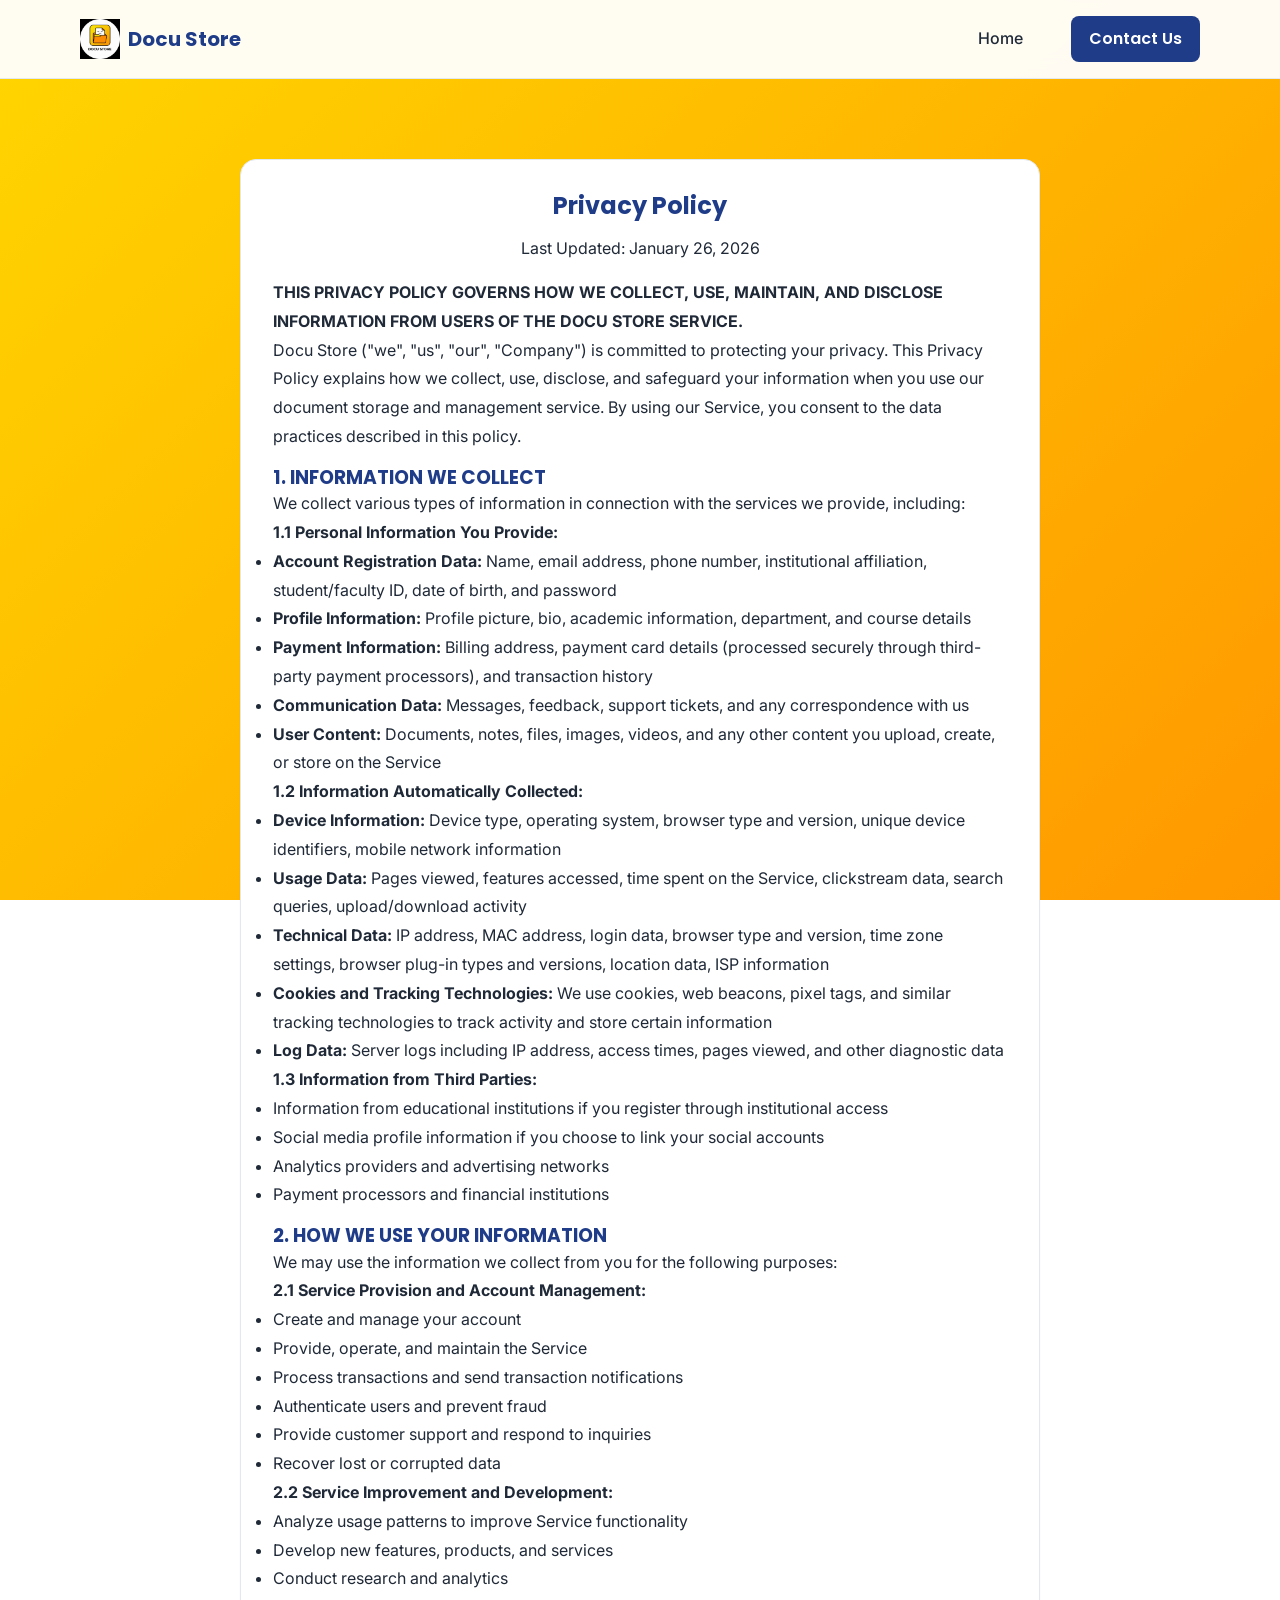
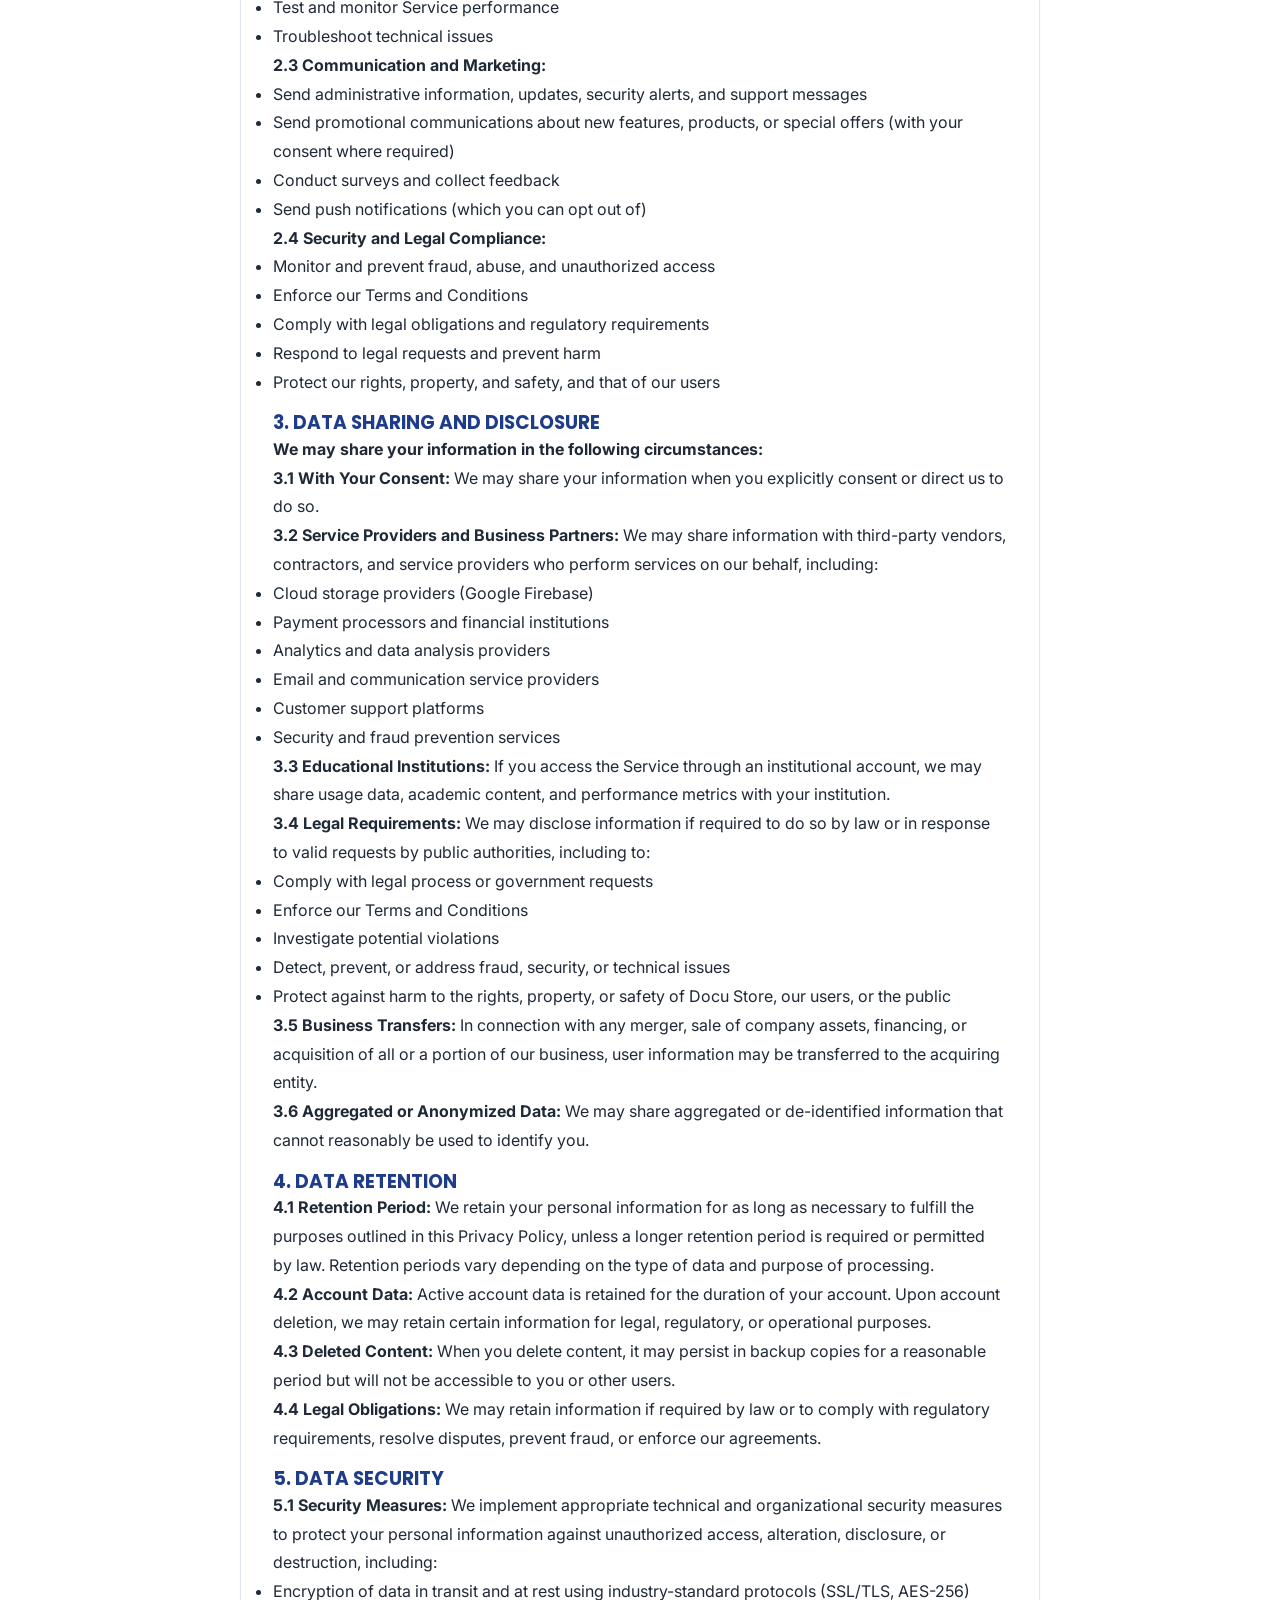
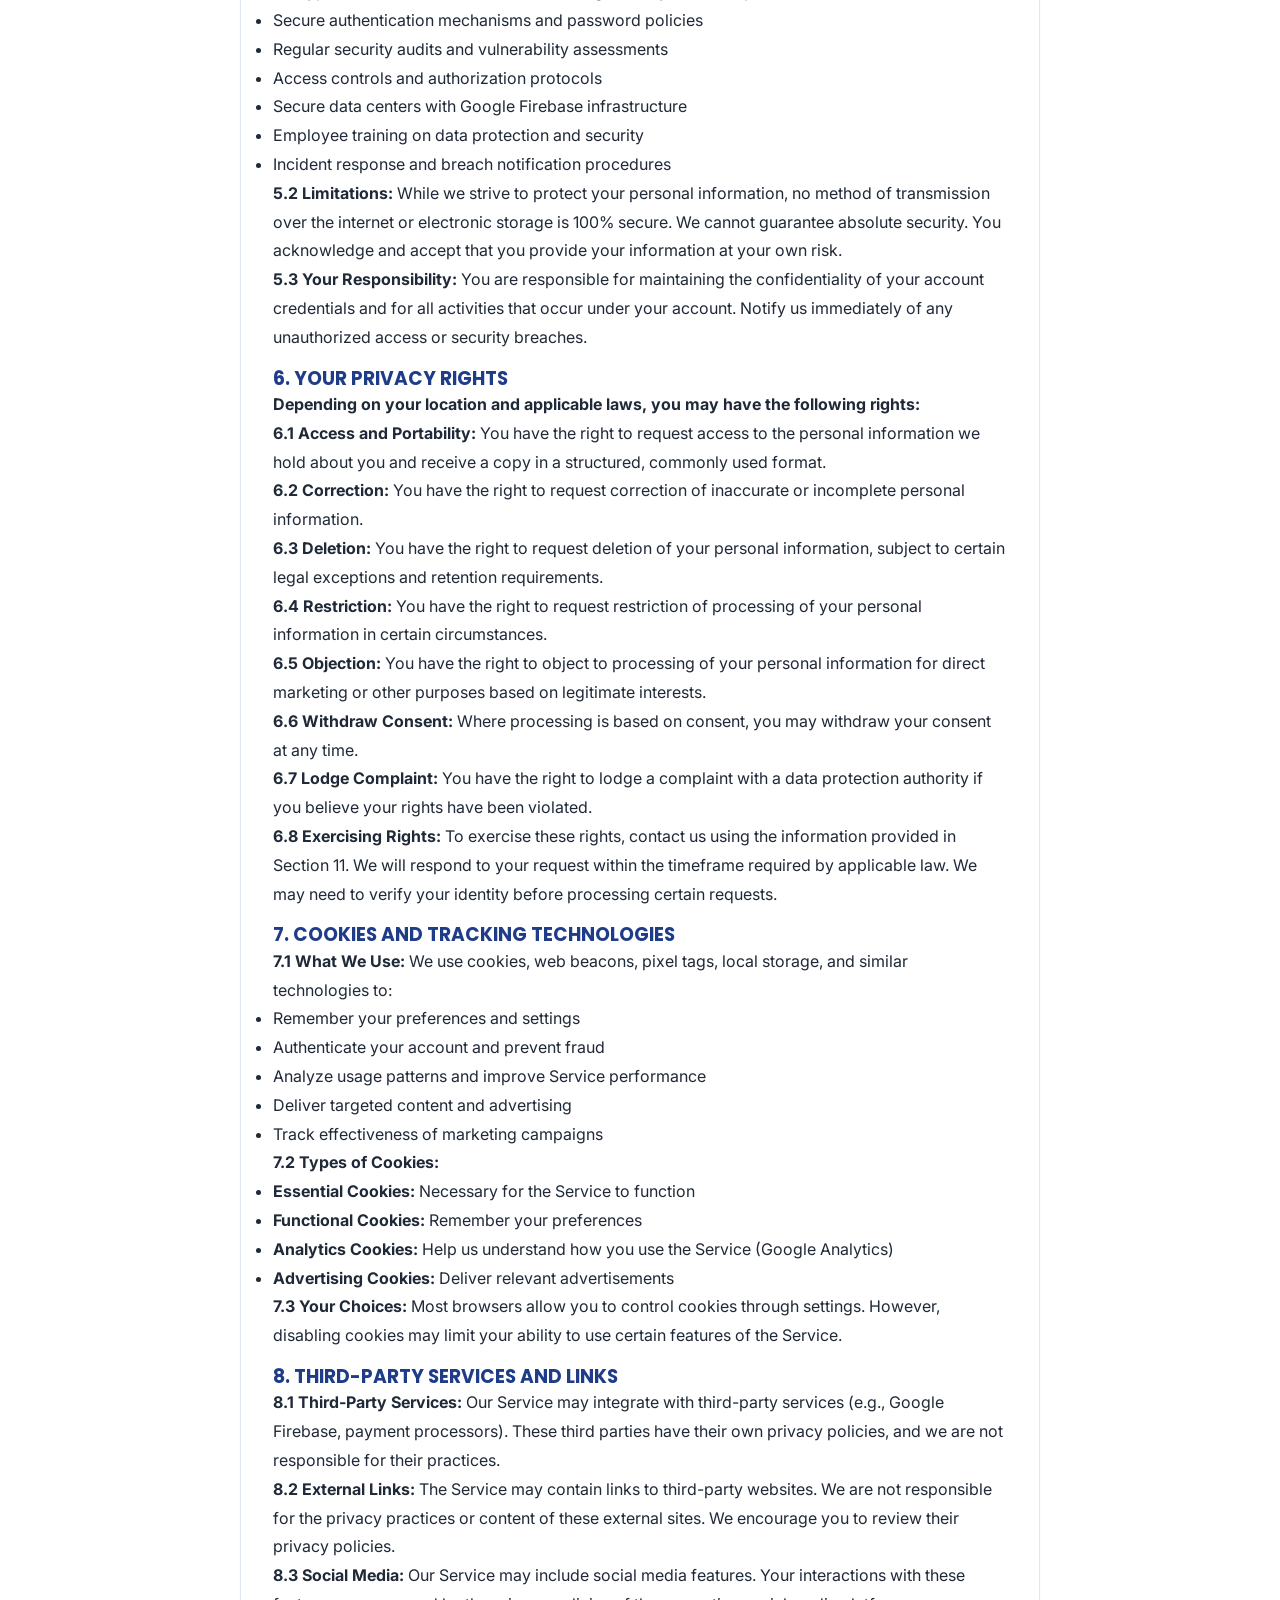
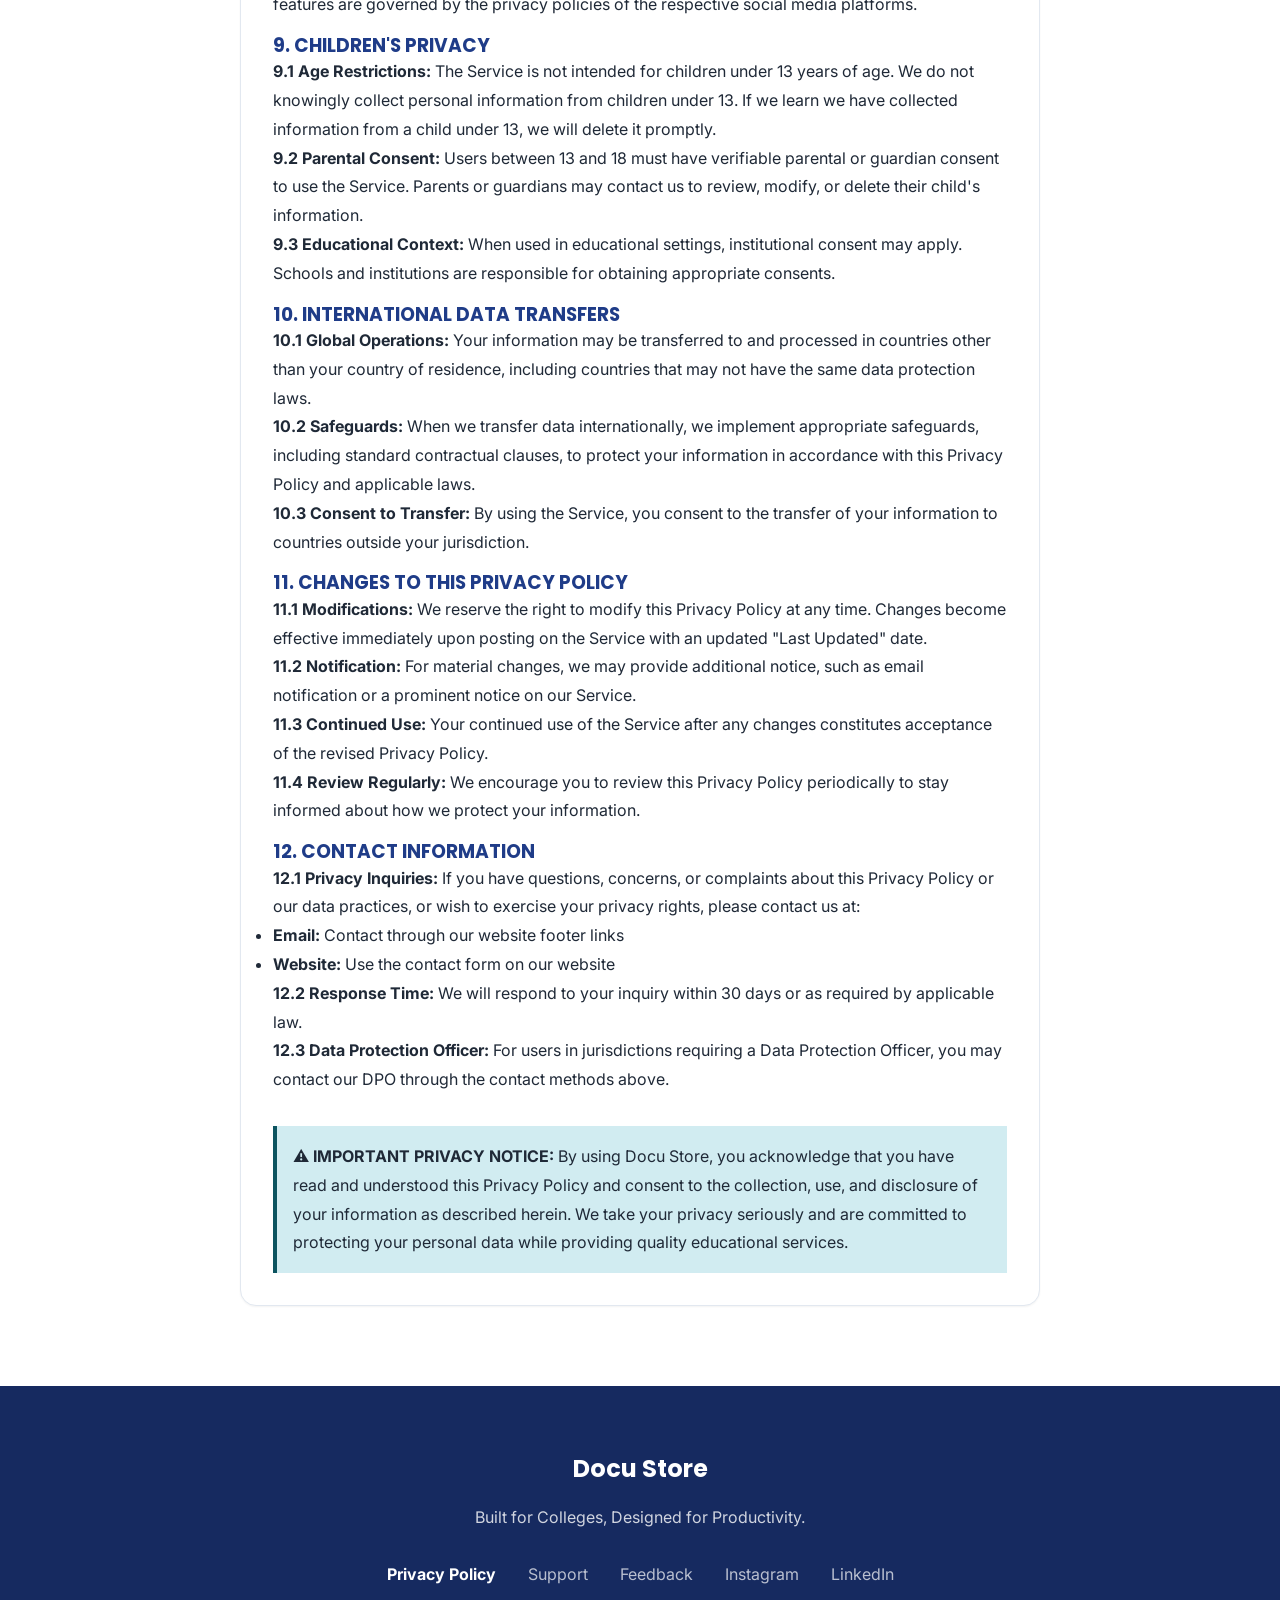
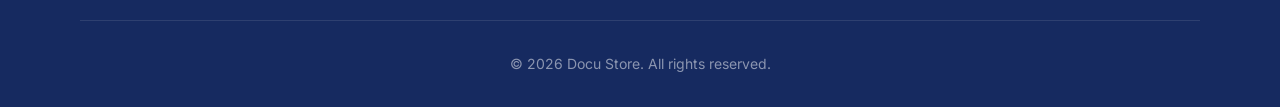
==== commit b25335f2: "Add comprehensive Terms and Conditions and Privacy Policy with strict legal protections" ====
--- a/privacy.html
+++ b/privacy.html
@@ -49,51 +49,298 @@
     <section class="container py-20">
         <div class="card" style="max-width: 800px; margin: 0 auto; background: white;">
             <h1 class="text-center mb-4">Privacy Policy</h1>
-            <p class="text-center text-muted mb-4">Last Updated: January 7, 2026</p>
+            <p class="text-center text-muted mb-4">Last Updated: January 26, 2026</p>
 
             <div style="text-align: left; line-height: 1.8;">
-                <p>Welcome to Docu Store. We respect your privacy and are committed to protecting your personal data.
-                    This privacy policy will inform you as to how we look after your personal data when you visit our
-                    website and tell you about your privacy rights and how the law protects you.</p>
-
-                <h3 class="mt-4">1. Information We Collect</h3>
-                <p>We may collect, use, store and transfer different kinds of personal data about you which we have
-                    grouped together follows:</p>
-                <ul>
-                    <li><strong>Identity Data:</strong> includes first name, last name, username or similar identifier.
+                <p><strong>THIS PRIVACY POLICY GOVERNS HOW WE COLLECT, USE, MAINTAIN, AND DISCLOSE INFORMATION FROM
+                        USERS OF THE DOCU STORE SERVICE.</strong></p>
+
+                <p>Docu Store ("we", "us", "our", "Company") is committed to protecting your privacy. This Privacy
+                    Policy explains how we collect, use, disclose, and safeguard your information when you use our
+                    document storage and management service. By using our Service, you consent to the data practices
+                    described in this policy.</p>
+
+                <h3 class="mt-4">1. INFORMATION WE COLLECT</h3>
+                <p>We collect various types of information in connection with the services we provide, including:</p>
+
+                <p><strong>1.1 Personal Information You Provide:</strong></p>
+                <ul>
+                    <li><strong>Account Registration Data:</strong> Name, email address, phone number, institutional
+                        affiliation, student/faculty ID, date of birth, and password</li>
+                    <li><strong>Profile Information:</strong> Profile picture, bio, academic information, department,
+                        and course details</li>
+                    <li><strong>Payment Information:</strong> Billing address, payment card details (processed securely
+                        through third-party payment processors), and transaction history</li>
+                    <li><strong>Communication Data:</strong> Messages, feedback, support tickets, and any correspondence
+                        with us</li>
+                    <li><strong>User Content:</strong> Documents, notes, files, images, videos, and any other content
+                        you upload, create, or store on the Service</li>
+                </ul>
+
+                <p><strong>1.2 Information Automatically Collected:</strong></p>
+                <ul>
+                    <li><strong>Device Information:</strong> Device type, operating system, browser type and version,
+                        unique device identifiers, mobile network information</li>
+                    <li><strong>Usage Data:</strong> Pages viewed, features accessed, time spent on the Service,
+                        clickstream data, search queries, upload/download activity</li>
+                    <li><strong>Technical Data:</strong> IP address, MAC address, login data, browser type and version,
+                        time zone settings, browser plug-in types and versions, location data, ISP information</li>
+                    <li><strong>Cookies and Tracking Technologies:</strong> We use cookies, web beacons, pixel tags, and
+                        similar tracking technologies to track activity and store certain information</li>
+                    <li><strong>Log Data:</strong> Server logs including IP address, access times, pages viewed, and
+                        other diagnostic data</li>
+                </ul>
+
+                <p><strong>1.3 Information from Third Parties:</strong></p>
+                <ul>
+                    <li>Information from educational institutions if you register through institutional access</li>
+                    <li>Social media profile information if you choose to link your social accounts</li>
+                    <li>Analytics providers and advertising networks</li>
+                    <li>Payment processors and financial institutions</li>
+                </ul>
+
+                <h3 class="mt-4">2. HOW WE USE YOUR INFORMATION</h3>
+                <p>We may use the information we collect from you for the following purposes:</p>
+
+                <p><strong>2.1 Service Provision and Account Management:</strong></p>
+                <ul>
+                    <li>Create and manage your account</li>
+                    <li>Provide, operate, and maintain the Service</li>
+                    <li>Process transactions and send transaction notifications</li>
+                    <li>Authenticate users and prevent fraud</li>
+                    <li>Provide customer support and respond to inquiries</li>
+                    <li>Recover lost or corrupted data</li>
+                </ul>
+
+                <p><strong>2.2 Service Improvement and Development:</strong></p>
+                <ul>
+                    <li>Analyze usage patterns to improve Service functionality</li>
+                    <li>Develop new features, products, and services</li>
+                    <li>Conduct research and analytics</li>
+                    <li>Test and monitor Service performance</li>
+                    <li>Troubleshoot technical issues</li>
+                </ul>
+
+                <p><strong>2.3 Communication and Marketing:</strong></p>
+                <ul>
+                    <li>Send administrative information, updates, security alerts, and support messages</li>
+                    <li>Send promotional communications about new features, products, or special offers (with your
+                        consent where required)</li>
+                    <li>Conduct surveys and collect feedback</li>
+                    <li>Send push notifications (which you can opt out of)</li>
+                </ul>
+
+                <p><strong>2.4 Security and Legal Compliance:</strong></p>
+                <ul>
+                    <li>Monitor and prevent fraud, abuse, and unauthorized access</li>
+                    <li>Enforce our Terms and Conditions</li>
+                    <li>Comply with legal obligations and regulatory requirements</li>
+                    <li>Respond to legal requests and prevent harm</li>
+                    <li>Protect our rights, property, and safety, and that of our users</li>
+                </ul>
+
+                <h3 class="mt-4">3. DATA SHARING AND DISCLOSURE</h3>
+                <p><strong>We may share your information in the following circumstances:</strong></p>
+
+                <p><strong>3.1 With Your Consent:</strong> We may share your information when you explicitly consent or
+                    direct us to do so.</p>
+
+                <p><strong>3.2 Service Providers and Business Partners:</strong> We may share information with
+                    third-party vendors, contractors, and service providers who perform services on our behalf,
+                    including:</p>
+                <ul>
+                    <li>Cloud storage providers (Google Firebase)</li>
+                    <li>Payment processors and financial institutions</li>
+                    <li>Analytics and data analysis providers</li>
+                    <li>Email and communication service providers</li>
+                    <li>Customer support platforms</li>
+                    <li>Security and fraud prevention services</li>
+                </ul>
+
+                <p><strong>3.3 Educational Institutions:</strong> If you access the Service through an institutional
+                    account, we may share usage data, academic content, and performance metrics with your institution.
+                </p>
+
+                <p><strong>3.4 Legal Requirements:</strong> We may disclose information if required to do so by law or
+                    in response to valid requests by public authorities, including to:</p>
+                <ul>
+                    <li>Comply with legal process or government requests</li>
+                    <li>Enforce our Terms and Conditions</li>
+                    <li>Investigate potential violations</li>
+                    <li>Detect, prevent, or address fraud, security, or technical issues</li>
+                    <li>Protect against harm to the rights, property, or safety of Docu Store, our users, or the public
                     </li>
-                    <li><strong>Contact Data:</strong> includes email address and telephone number.</li>
-                    <li><strong>Content Data:</strong> includes the documents, notes, and files you upload or create
-                        within Docu Store.</li>
-                    <li><strong>Technical Data:</strong> includes internet protocol (IP) address, your login data,
-                        browser type and version, time zone setting and location, browser plug-in types and versions,
-                        operating system and platform.</li>
-                </ul>
-
-                <h3 class="mt-4">2. How We Use Your Data</h3>
-                <p>We will only use your personal data when the law allows us to. Most commonly, we will use your
-                    personal data in the following circumstances:</p>
-                <ul>
-                    <li>To provide the Docu Store service to you, including file storage and note-taking capabilities.
+                </ul>
+
+                <p><strong>3.5 Business Transfers:</strong> In connection with any merger, sale of company assets,
+                    financing, or acquisition of all or a portion of our business, user information may be transferred
+                    to the acquiring entity.</p>
+
+                <p><strong>3.6 Aggregated or Anonymized Data:</strong> We may share aggregated or de-identified
+                    information that cannot reasonably be used to identify you.</p>
+
+                <h3 class="mt-4">4. DATA RETENTION</h3>
+                <p><strong>4.1 Retention Period:</strong> We retain your personal information for as long as necessary
+                    to fulfill the purposes outlined in this Privacy Policy, unless a longer retention period is
+                    required or permitted by law. Retention periods vary depending on the type of data and purpose of
+                    processing.</p>
+
+                <p><strong>4.2 Account Data:</strong> Active account data is retained for the duration of your account.
+                    Upon account deletion, we may retain certain information for legal, regulatory, or operational
+                    purposes.</p>
+
+                <p><strong>4.3 Deleted Content:</strong> When you delete content, it may persist in backup copies for a
+                    reasonable period but will not be accessible to you or other users.</p>
+
+                <p><strong>4.4 Legal Obligations:</strong> We may retain information if required by law or to comply
+                    with regulatory requirements, resolve disputes, prevent fraud, or enforce our agreements.</p>
+
+                <h3 class="mt-4">5. DATA SECURITY</h3>
+                <p><strong>5.1 Security Measures:</strong> We implement appropriate technical and organizational
+                    security measures to protect your personal information against unauthorized access, alteration,
+                    disclosure, or destruction, including:</p>
+                <ul>
+                    <li>Encryption of data in transit and at rest using industry-standard protocols (SSL/TLS, AES-256)
                     </li>
-                    <li>To manage your relationship with us and your college institution.</li>
-                    <li>To improve our website, products/services, marketing and customer relationships.</li>
-                </ul>
-
-                <h3 class="mt-4">3. Data Security</h3>
-                <p>We have put in place appropriate security measures to prevent your personal data from being
-                    accidentally lost, used or accessed in an unauthorized way, altered or disclosed. We use Google
-                    Firebase for secure authentication and data storage, ensuring industry-standard protection for your
-                    files and notes.</p>
-
-                <h3 class="mt-4">4. Your Legal Rights</h3>
-                <p>Under certain circumstances, you have rights under data protection laws in relation to your personal
-                    data, including the right to request access, correction, erasure, restriction, transfer, or to
-                    object to processing.</p>
-
-                <h3 class="mt-4">5. Contact Us</h3>
-                <p>If you have any questions about this privacy policy or our privacy practices, please contact us via
-                    the links in our footer.</p>
+                    <li>Secure authentication mechanisms and password policies</li>
+                    <li>Regular security audits and vulnerability assessments</li>
+                    <li>Access controls and authorization protocols</li>
+                    <li>Secure data centers with Google Firebase infrastructure</li>
+                    <li>Employee training on data protection and security</li>
+                    <li>Incident response and breach notification procedures</li>
+                </ul>
+
+                <p><strong>5.2 Limitations:</strong> While we strive to protect your personal information, no method of
+                    transmission over the internet or electronic storage is 100% secure. We cannot guarantee absolute
+                    security. You acknowledge and accept that you provide your information at your own risk.</p>
+
+                <p><strong>5.3 Your Responsibility:</strong> You are responsible for maintaining the confidentiality of
+                    your account credentials and for all activities that occur under your account. Notify us immediately
+                    of any unauthorized access or security breaches.</p>
+
+                <h3 class="mt-4">6. YOUR PRIVACY RIGHTS</h3>
+                <p><strong>Depending on your location and applicable laws, you may have the following rights:</strong>
+                </p>
+
+                <p><strong>6.1 Access and Portability:</strong> You have the right to request access to the personal
+                    information we hold about you and receive a copy in a structured, commonly used format.</p>
+
+                <p><strong>6.2 Correction:</strong> You have the right to request correction of inaccurate or incomplete
+                    personal information.</p>
+
+                <p><strong>6.3 Deletion:</strong> You have the right to request deletion of your personal information,
+                    subject to certain legal exceptions and retention requirements.</p>
+
+                <p><strong>6.4 Restriction:</strong> You have the right to request restriction of processing of your
+                    personal information in certain circumstances.</p>
+
+                <p><strong>6.5 Objection:</strong> You have the right to object to processing of your personal
+                    information for direct marketing or other purposes based on legitimate interests.</p>
+
+                <p><strong>6.6 Withdraw Consent:</strong> Where processing is based on consent, you may withdraw your
+                    consent at any time.</p>
+
+                <p><strong>6.7 Lodge Complaint:</strong> You have the right to lodge a complaint with a data protection
+                    authority if you believe your rights have been violated.</p>
+
+                <p><strong>6.8 Exercising Rights:</strong> To exercise these rights, contact us using the information
+                    provided in Section 11. We will respond to your request within the timeframe required by applicable
+                    law. We may need to verify your identity before processing certain requests.</p>
+
+                <h3 class="mt-4">7. COOKIES AND TRACKING TECHNOLOGIES</h3>
+                <p><strong>7.1 What We Use:</strong> We use cookies, web beacons, pixel tags, local storage, and similar
+                    technologies to:</p>
+                <ul>
+                    <li>Remember your preferences and settings</li>
+                    <li>Authenticate your account and prevent fraud</li>
+                    <li>Analyze usage patterns and improve Service performance</li>
+                    <li>Deliver targeted content and advertising</li>
+                    <li>Track effectiveness of marketing campaigns</li>
+                </ul>
+
+                <p><strong>7.2 Types of Cookies:</strong></p>
+                <ul>
+                    <li><strong>Essential Cookies:</strong> Necessary for the Service to function</li>
+                    <li><strong>Functional Cookies:</strong> Remember your preferences</li>
+                    <li><strong>Analytics Cookies:</strong> Help us understand how you use the Service (Google
+                        Analytics)</li>
+                    <li><strong>Advertising Cookies:</strong> Deliver relevant advertisements</li>
+                </ul>
+
+                <p><strong>7.3 Your Choices:</strong> Most browsers allow you to control cookies through settings.
+                    However, disabling cookies may limit your ability to use certain features of the Service.</p>
+
+                <h3 class="mt-4">8. THIRD-PARTY SERVICES AND LINKS</h3>
+                <p><strong>8.1 Third-Party Services:</strong> Our Service may integrate with third-party services (e.g.,
+                    Google Firebase, payment processors). These third parties have their own privacy policies, and we
+                    are not responsible for their practices.</p>
+
+                <p><strong>8.2 External Links:</strong> The Service may contain links to third-party websites. We are
+                    not responsible for the privacy practices or content of these external sites. We encourage you to
+                    review their privacy policies.</p>
+
+                <p><strong>8.3 Social Media:</strong> Our Service may include social media features. Your interactions
+                    with these features are governed by the privacy policies of the respective social media platforms.
+                </p>
+
+                <h3 class="mt-4">9. CHILDREN'S PRIVACY</h3>
+                <p><strong>9.1 Age Restrictions:</strong> The Service is not intended for children under 13 years of
+                    age. We do not knowingly collect personal information from children under 13. If we learn we have
+                    collected information from a child under 13, we will delete it promptly.</p>
+
+                <p><strong>9.2 Parental Consent:</strong> Users between 13 and 18 must have verifiable parental or
+                    guardian consent to use the Service. Parents or guardians may contact us to review, modify, or
+                    delete their child's information.</p>
+
+                <p><strong>9.3 Educational Context:</strong> When used in educational settings, institutional consent
+                    may apply. Schools and institutions are responsible for obtaining appropriate consents.</p>
+
+                <h3 class="mt-4">10. INTERNATIONAL DATA TRANSFERS</h3>
+                <p><strong>10.1 Global Operations:</strong> Your information may be transferred to and processed in
+                    countries other than your country of residence, including countries that may not have the same data
+                    protection laws.</p>
+
+                <p><strong>10.2 Safeguards:</strong> When we transfer data internationally, we implement appropriate
+                    safeguards, including standard contractual clauses, to protect your information in accordance with
+                    this Privacy Policy and applicable laws.</p>
+
+                <p><strong>10.3 Consent to Transfer:</strong> By using the Service, you consent to the transfer of your
+                    information to countries outside your jurisdiction.</p>
+
+                <h3 class="mt-4">11. CHANGES TO THIS PRIVACY POLICY</h3>
+                <p><strong>11.1 Modifications:</strong> We reserve the right to modify this Privacy Policy at any time.
+                    Changes become effective immediately upon posting on the Service with an updated "Last Updated"
+                    date.</p>
+
+                <p><strong>11.2 Notification:</strong> For material changes, we may provide additional notice, such as
+                    email notification or a prominent notice on our Service.</p>
+
+                <p><strong>11.3 Continued Use:</strong> Your continued use of the Service after any changes constitutes
+                    acceptance of the revised Privacy Policy.</p>
+
+                <p><strong>11.4 Review Regularly:</strong> We encourage you to review this Privacy Policy periodically
+                    to stay informed about how we protect your information.</p>
+
+                <h3 class="mt-4">12. CONTACT INFORMATION</h3>
+                <p><strong>12.1 Privacy Inquiries:</strong> If you have questions, concerns, or complaints about this
+                    Privacy Policy or our data practices, or wish to exercise your privacy rights, please contact us at:
+                </p>
+                <ul>
+                    <li><strong>Email:</strong> Contact through our website footer links</li>
+                    <li><strong>Website:</strong> Use the contact form on our website</li>
+                </ul>
+
+                <p><strong>12.2 Response Time:</strong> We will respond to your inquiry within 30 days or as required by
+                    applicable law.</p>
+
+                <p><strong>12.3 Data Protection Officer:</strong> For users in jurisdictions requiring a Data Protection
+                    Officer, you may contact our DPO through the contact methods above.</p>
+
+                <p style="margin-top: 2rem; padding: 1rem; background: #d1ecf1; border-left: 4px solid #0c5460;">
+                    <strong>⚠️ IMPORTANT PRIVACY NOTICE:</strong> By using Docu Store, you acknowledge that you have
+                    read and understood this Privacy Policy and consent to the collection, use, and disclosure of your
+                    information as described herein. We take your privacy seriously and are committed to protecting your
+                    personal data while providing quality educational services.</p>
             </div>
         </div>
     </section>
